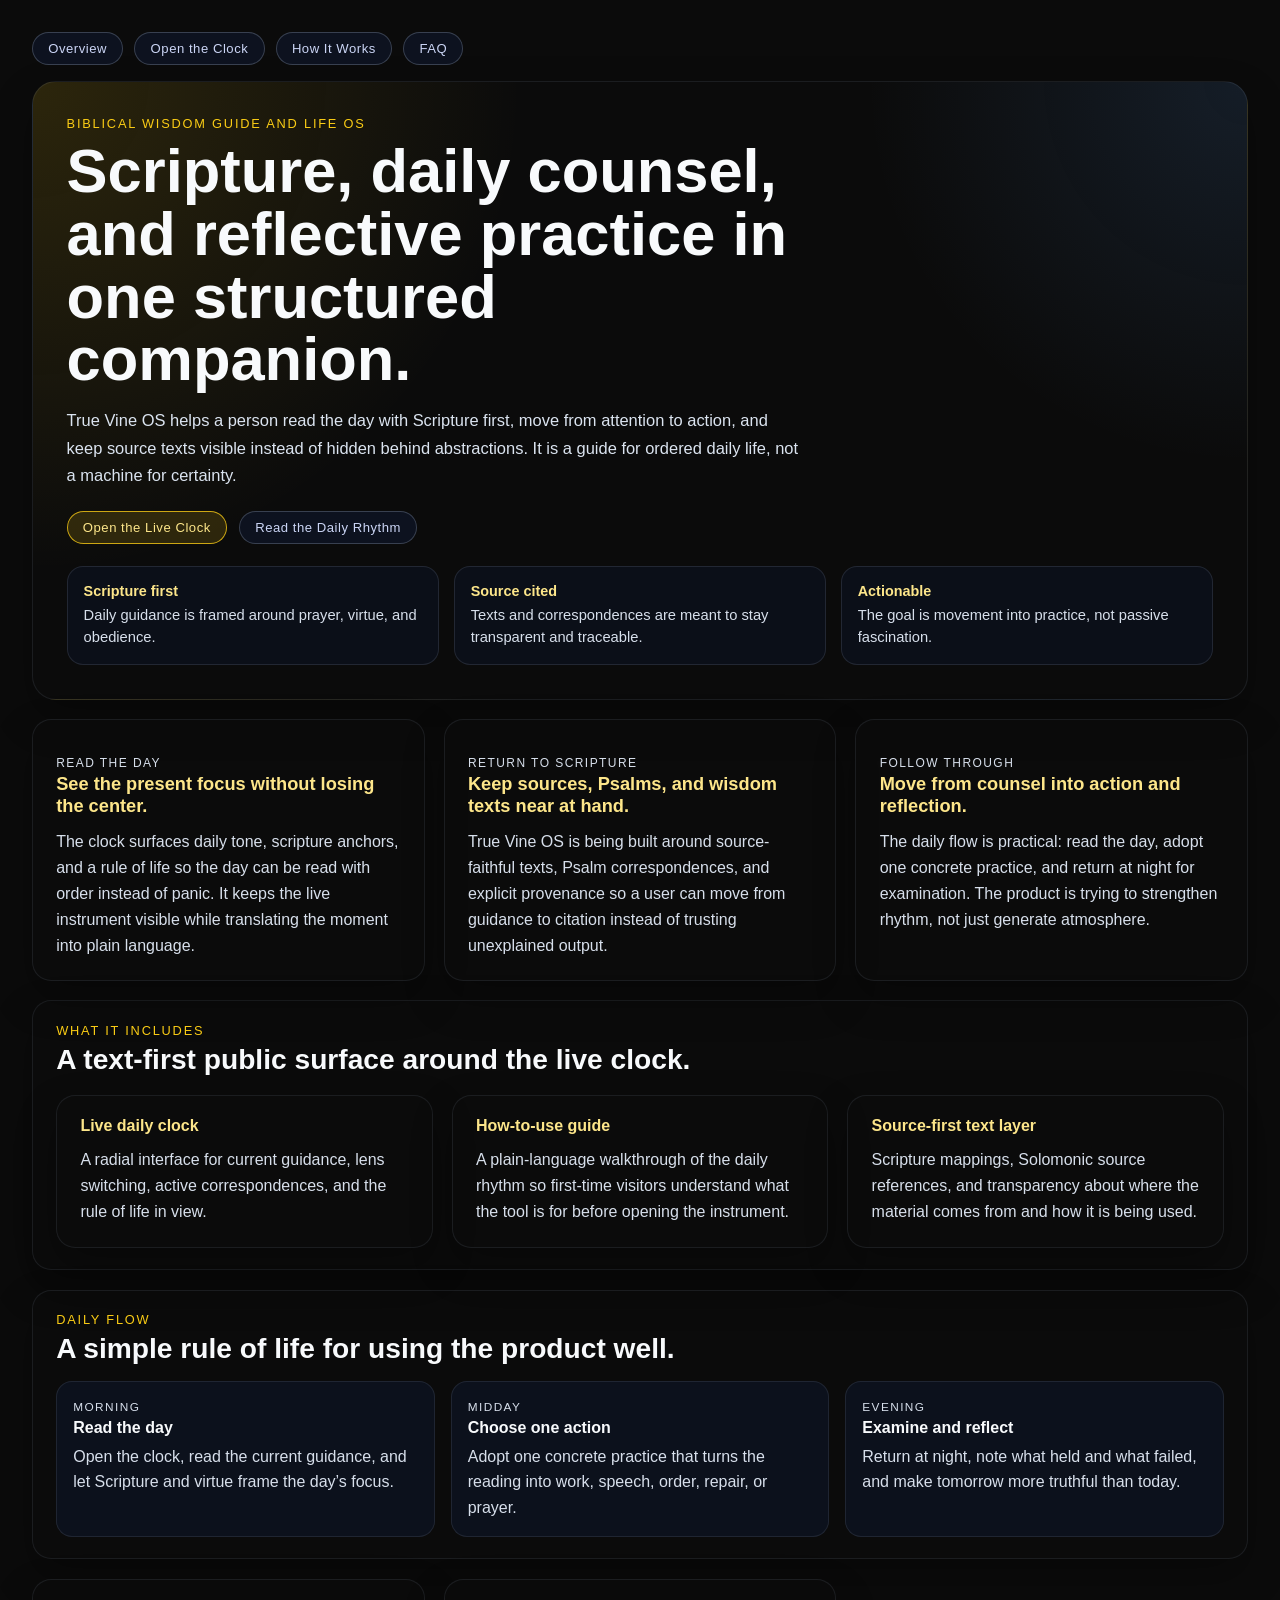
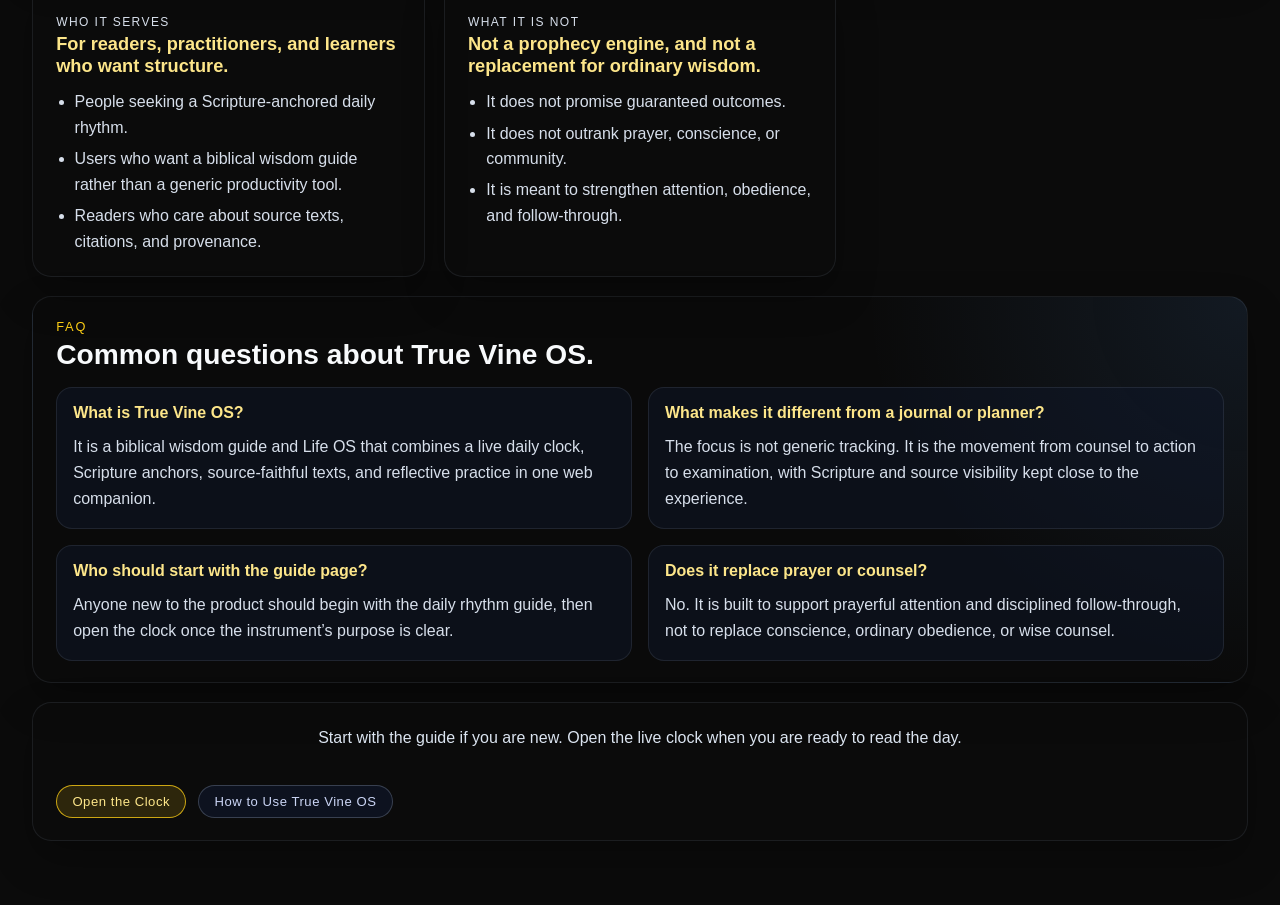
==== web/index.html @ aa09549a "Add True Vine public site and Pericope handoff APIs" ====
<!DOCTYPE html>
<html lang="en">
  <head>
    <meta charset="UTF-8" />
    <meta name="viewport" content="width=device-width, initial-scale=1.0" />
    <title>True Vine OS | Biblical Wisdom Guide and Daily Rule of Life</title>
    <meta
      name="description"
      content="True Vine OS is a biblical wisdom guide and Life OS that brings Scripture, daily counsel, source texts, and reflective practice into one structured companion."
    />
    <meta name="robots" content="index,follow" />
    <link rel="canonical" href="__CANONICAL_URL__" />
    <meta property="og:site_name" content="True Vine OS" />
    <meta property="og:type" content="website" />
    <meta property="og:title" content="True Vine OS | Biblical Wisdom Guide and Daily Rule of Life" />
    <meta
      property="og:description"
      content="Read the day through Scripture-first counsel, source-faithful texts, and a practical rule of life."
    />
    <meta property="og:url" content="__CANONICAL_URL__" />
    <meta name="twitter:card" content="summary" />
    <meta name="twitter:title" content="True Vine OS | Biblical Wisdom Guide and Daily Rule of Life" />
    <meta
      name="twitter:description"
      content="A structured companion for daily counsel, Scripture anchors, and reflective practice."
    />
    <script async src="https://www.googletagmanager.com/gtag/js?id=G-138HFD1QQP"></script>
    <script>
      window.dataLayer = window.dataLayer || [];
      function gtag() {dataLayer.push(arguments);}
      gtag("js", new Date());
      gtag("config", "G-138HFD1QQP");
    </script>
    <link rel="icon" href='data:image/svg+xml;utf8,<svg xmlns="http://www.w3.org/2000/svg" viewBox="0 0 64 64"><rect width="64" height="64" rx="12" fill="%23020617"/><circle cx="32" cy="32" r="20" fill="none" stroke="%23facc15" stroke-width="4"/><circle cx="32" cy="32" r="6" fill="%23facc15"/></svg>' />
    <link rel="stylesheet" href="/web/style.css?v=20260317-seo1" />
    <script type="application/ld+json">
      {
        "@context": "https://schema.org",
        "@graph": [
          {
            "@type": "WebSite",
            "name": "True Vine OS",
            "url": "__SITE_URL__",
            "description": "A biblical wisdom guide and Life OS for daily counsel, Scripture, and reflective practice."
          },
          {
            "@type": "SoftwareApplication",
            "name": "True Vine OS",
            "applicationCategory": "LifestyleApplication",
            "operatingSystem": "Web",
            "url": "__CANONICAL_URL__",
            "description": "A structured web companion that pairs daily counsel, Scripture anchors, source texts, and a practical rule of life."
          },
          {
            "@type": "FAQPage",
            "mainEntity": [
              {
                "@type": "Question",
                "name": "What is True Vine OS?",
                "acceptedAnswer": {
                  "@type": "Answer",
                  "text": "True Vine OS is a biblical wisdom guide and Life OS that combines a live daily clock, Scripture anchors, source-faithful texts, and reflective practice."
                }
              },
              {
                "@type": "Question",
                "name": "Who is it for?",
                "acceptedAnswer": {
                  "@type": "Answer",
                  "text": "It is for people who want a structured daily rhythm grounded in Scripture, reflection, and carefully cited source material."
                }
              },
              {
                "@type": "Question",
                "name": "Does it replace prayer, conscience, or counsel?",
                "acceptedAnswer": {
                  "@type": "Answer",
                  "text": "No. It is designed as a reflective instrument that supports prayer, attention, and follow-through rather than replacing conscience, community, or ordinary wisdom."
                }
              }
            ]
          }
        ]
      }
    </script>
  </head>
  <body>
    <main class="home-page">
      <nav class="home-topnav" aria-label="Primary">
        <a class="page-link" href="/">Overview</a>
        <a class="page-link" href="/clock">Open the Clock</a>
        <a class="page-link" href="/how-to-use">How It Works</a>
        <a class="page-link" href="#faq">FAQ</a>
      </nav>

      <header class="home-hero">
        <p class="home-kicker">Biblical Wisdom Guide and Life OS</p>
        <h1 class="home-title">Scripture, daily counsel, and reflective practice in one structured companion.</h1>
        <p class="home-intro">
          True Vine OS helps a person read the day with Scripture first, move from attention to action,
          and keep source texts visible instead of hidden behind abstractions. It is a guide for ordered
          daily life, not a machine for certainty.
        </p>
        <div class="home-actions">
          <a class="guide-link-button guide-link-button--primary" href="/clock">Open the Live Clock</a>
          <a class="guide-link-button" href="/how-to-use">Read the Daily Rhythm</a>
        </div>
        <ul class="home-metrics" aria-label="Product principles">
          <li><strong>Scripture first</strong><span>Daily guidance is framed around prayer, virtue, and obedience.</span></li>
          <li><strong>Source cited</strong><span>Texts and correspondences are meant to stay transparent and traceable.</span></li>
          <li><strong>Actionable</strong><span>The goal is movement into practice, not passive fascination.</span></li>
        </ul>
      </header>

      <section class="home-grid" aria-label="Core value">
        <article class="home-card">
          <p class="home-eyebrow">Read the day</p>
          <h2>See the present focus without losing the center.</h2>
          <p>
            The clock surfaces daily tone, scripture anchors, and a rule of life so the day can be read
            with order instead of panic. It keeps the live instrument visible while translating the moment
            into plain language.
          </p>
        </article>
        <article class="home-card">
          <p class="home-eyebrow">Return to Scripture</p>
          <h2>Keep sources, Psalms, and wisdom texts near at hand.</h2>
          <p>
            True Vine OS is being built around source-faithful texts, Psalm correspondences, and explicit
            provenance so a user can move from guidance to citation instead of trusting unexplained output.
          </p>
        </article>
        <article class="home-card">
          <p class="home-eyebrow">Follow through</p>
          <h2>Move from counsel into action and reflection.</h2>
          <p>
            The daily flow is practical: read the day, adopt one concrete practice, and return at night for
            examination. The product is trying to strengthen rhythm, not just generate atmosphere.
          </p>
        </article>
      </section>

      <section class="home-section">
        <div class="home-section-top">
          <p class="home-kicker">What It Includes</p>
          <h2 class="home-section-title">A text-first public surface around the live clock.</h2>
        </div>
        <div class="home-grid">
          <article class="home-card">
            <h3>Live daily clock</h3>
            <p>
              A radial interface for current guidance, lens switching, active correspondences, and the rule
              of life in view.
            </p>
          </article>
          <article class="home-card">
            <h3>How-to-use guide</h3>
            <p>
              A plain-language walkthrough of the daily rhythm so first-time visitors understand what the
              tool is for before opening the instrument.
            </p>
          </article>
          <article class="home-card">
            <h3>Source-first text layer</h3>
            <p>
              Scripture mappings, Solomonic source references, and transparency about where the material
              comes from and how it is being used.
            </p>
          </article>
        </div>
      </section>

      <section class="home-section">
        <div class="home-section-top">
          <p class="home-kicker">Daily Flow</p>
          <h2 class="home-section-title">A simple rule of life for using the product well.</h2>
        </div>
        <div class="home-flow">
          <article class="home-step">
            <p class="home-step-label">Morning</p>
            <h3>Read the day</h3>
            <p>Open the clock, read the current guidance, and let Scripture and virtue frame the day’s focus.</p>
          </article>
          <article class="home-step">
            <p class="home-step-label">Midday</p>
            <h3>Choose one action</h3>
            <p>Adopt one concrete practice that turns the reading into work, speech, order, repair, or prayer.</p>
          </article>
          <article class="home-step">
            <p class="home-step-label">Evening</p>
            <h3>Examine and reflect</h3>
            <p>Return at night, note what held and what failed, and make tomorrow more truthful than today.</p>
          </article>
        </div>
      </section>

      <section class="home-grid" aria-label="Audience and positioning">
        <article class="home-card">
          <p class="home-eyebrow">Who it serves</p>
          <h2>For readers, practitioners, and learners who want structure.</h2>
          <ul class="home-list">
            <li>People seeking a Scripture-anchored daily rhythm.</li>
            <li>Users who want a biblical wisdom guide rather than a generic productivity tool.</li>
            <li>Readers who care about source texts, citations, and provenance.</li>
          </ul>
        </article>
        <article class="home-card">
          <p class="home-eyebrow">What it is not</p>
          <h2>Not a prophecy engine, and not a replacement for ordinary wisdom.</h2>
          <ul class="home-list">
            <li>It does not promise guaranteed outcomes.</li>
            <li>It does not outrank prayer, conscience, or community.</li>
            <li>It is meant to strengthen attention, obedience, and follow-through.</li>
          </ul>
        </article>
      </section>

      <section class="home-section home-section--faq" id="faq">
        <div class="home-section-top">
          <p class="home-kicker">FAQ</p>
          <h2 class="home-section-title">Common questions about True Vine OS.</h2>
        </div>
        <div class="home-faq-list">
          <article class="home-faq-item">
            <h3>What is True Vine OS?</h3>
            <p>
              It is a biblical wisdom guide and Life OS that combines a live daily clock, Scripture anchors,
              source-faithful texts, and reflective practice in one web companion.
            </p>
          </article>
          <article class="home-faq-item">
            <h3>What makes it different from a journal or planner?</h3>
            <p>
              The focus is not generic tracking. It is the movement from counsel to action to examination,
              with Scripture and source visibility kept close to the experience.
            </p>
          </article>
          <article class="home-faq-item">
            <h3>Who should start with the guide page?</h3>
            <p>
              Anyone new to the product should begin with the daily rhythm guide, then open the clock once
              the instrument’s purpose is clear.
            </p>
          </article>
          <article class="home-faq-item">
            <h3>Does it replace prayer or counsel?</h3>
            <p>
              No. It is built to support prayerful attention and disciplined follow-through, not to replace
              conscience, ordinary obedience, or wise counsel.
            </p>
          </article>
        </div>
      </section>

      <footer class="home-footer">
        <p class="home-footer-copy">
          Start with the guide if you are new. Open the live clock when you are ready to read the day.
        </p>
        <div class="home-actions">
          <a class="guide-link-button guide-link-button--primary" href="/clock">Open the Clock</a>
          <a class="guide-link-button" href="/how-to-use">How to Use True Vine OS</a>
        </div>
      </footer>
    </main>
  </body>
</html>
---- web/style.css ----
:root {
  color-scheme: dark;
}

body {
  margin: 0;
  min-height: 100vh;
  background: #0b0b0b;
  color: #e5e7eb;
  font-family: "Inter", "Segoe UI", sans-serif;
}

.layout {
  display: flex;
  justify-content: center;
  align-items: flex-start;
  padding: 1.5rem;
  gap: 1.5rem;
}

.page {
  padding: 1.5rem 1.5rem 3rem;
  width: min(960px, 100%);
  text-align: center;
  background: rgba(12, 12, 12, 0.7);
  border-radius: 1rem;
  border: 1px solid rgba(148, 163, 184, 0.1);
  box-shadow: 0 20px 45px rgba(0, 0, 0, 0.35);
}

.title {
  margin: 0 0 1.5rem;
  font-weight: 600;
  letter-spacing: 0.08em;
  text-transform: uppercase;
  color: #facc15;
}

.page-actions {
  display: flex;
  justify-content: center;
  flex-wrap: wrap;
  gap: 0.65rem;
  margin: -0.55rem 0 1rem;
}

.page-link,
.guide-link-button {
  display: inline-flex;
  align-items: center;
  justify-content: center;
  border: 1px solid rgba(148, 163, 184, 0.32);
  background: rgba(15, 23, 42, 0.68);
  color: #cbd5f5;
  border-radius: 999px;
  padding: 0.5rem 0.95rem;
  font-size: 0.82rem;
  letter-spacing: 0.04em;
  text-decoration: none;
  transition: border-color 0.18s ease, background 0.18s ease, color 0.18s ease, transform 0.18s ease;
}

.page-link:hover,
.guide-link-button:hover {
  border-color: rgba(250, 204, 21, 0.58);
  color: #f8fafc;
  transform: translateY(-1px);
}

.guide-link-button--primary {
  border-color: rgba(250, 204, 21, 0.78);
  background: rgba(250, 204, 21, 0.14);
  color: #fde68a;
}

.lens-bar {
  display: inline-flex;
  flex-wrap: wrap;
  justify-content: center;
  gap: 0.55rem;
  margin: 0 auto 0.8rem;
}

.lens-button {
  border: 1px solid rgba(148, 163, 184, 0.32);
  background: rgba(15, 23, 42, 0.68);
  color: #cbd5f5;
  border-radius: 999px;
  padding: 0.45rem 0.85rem;
  font-size: 0.78rem;
  letter-spacing: 0.06em;
  text-transform: uppercase;
  cursor: pointer;
  transition: border-color 0.18s ease, background 0.18s ease, color 0.18s ease, transform 0.18s ease;
}

.lens-button:hover {
  border-color: rgba(250, 204, 21, 0.58);
  color: #f8fafc;
  transform: translateY(-1px);
}

.lens-button.active {
  border-color: rgba(250, 204, 21, 0.78);
  background: rgba(250, 204, 21, 0.14);
  color: #fde68a;
  box-shadow: 0 0 16px rgba(250, 204, 21, 0.12);
}

.lens-status {
  max-width: 46rem;
  margin: 0 auto 1.15rem;
  color: #a5b4fc;
  font-size: 0.92rem;
  line-height: 1.45;
}

.page-intro {
  max-width: 44rem;
  margin: 0 auto 1rem;
  color: #d7dfeb;
  font-size: 0.96rem;
  line-height: 1.56;
}

.clock-wrapper {
  position: relative;
  display: flex;
  justify-content: center;
  align-items: center;
}

.action-loop {
  max-width: 46rem;
  margin: 1.1rem auto 0;
  padding: 1rem 1.1rem;
  border-radius: 1rem;
  border: 1px solid rgba(148, 163, 184, 0.14);
  background: rgba(15, 23, 42, 0.38);
  box-shadow: 0 14px 30px rgba(2, 6, 23, 0.18);
  text-align: left;
}

.page-legacy-line {
  margin: 1.15rem auto 0;
  font-size: 0.82rem;
  letter-spacing: 0.1em;
  text-transform: uppercase;
  color: rgba(203, 213, 225, 0.72);
}

.action-loop-bar {
  display: flex;
  flex-wrap: wrap;
  gap: 0.65rem;
}

.action-button {
  border: 1px solid rgba(148, 163, 184, 0.3);
  background: rgba(15, 23, 42, 0.78);
  color: #cbd5f5;
  border-radius: 999px;
  padding: 0.5rem 0.9rem;
  font-size: 0.8rem;
  letter-spacing: 0.04em;
  cursor: pointer;
  white-space: nowrap;
  transition: border-color 0.18s ease, background 0.18s ease, color 0.18s ease, transform 0.18s ease;
}

.action-button:hover:not(:disabled) {
  border-color: rgba(250, 204, 21, 0.58);
  color: #f8fafc;
  transform: translateY(-1px);
}

.action-button:disabled {
  opacity: 0.5;
  cursor: default;
}

.action-button--accent {
  border-color: rgba(250, 204, 21, 0.72);
  background: rgba(250, 204, 21, 0.14);
  color: #fde68a;
}

.action-copy {
  border-color: rgba(100, 116, 139, 0.3);
  background: rgba(15, 23, 42, 0.52);
  color: #93a8c5;
}

.action-loop-status {
  margin: 0.8rem 0 0;
  font-size: 0.92rem;
  line-height: 1.5;
  color: #dbe4f0;
}

.reflection-capture {
  margin-top: 0.85rem;
  padding-top: 0.85rem;
  border-top: 1px solid rgba(148, 163, 184, 0.14);
}

.reflection-label {
  display: block;
  margin: 0 0 0.45rem;
  font-size: 0.76rem;
  letter-spacing: 0.1em;
  text-transform: uppercase;
  color: #facc15;
}

.reflection-input {
  width: 100%;
  box-sizing: border-box;
  min-height: 7.2rem;
  padding: 0.8rem 0.9rem;
  border-radius: 0.85rem;
  border: 1px solid rgba(148, 163, 184, 0.22);
  background: rgba(2, 6, 23, 0.72);
  color: #f8fafc;
  font: inherit;
  resize: vertical;
}

.reflection-input:focus {
  outline: none;
  border-color: rgba(250, 204, 21, 0.68);
  box-shadow: 0 0 0 3px rgba(250, 204, 21, 0.08);
}

.reflection-actions {
  display: flex;
  gap: 0.65rem;
  flex-wrap: wrap;
  margin-top: 0.75rem;
}

.clock-surface-panel {
  position: absolute;
  left: 50%;
  top: 1.25rem;
  transform: translateX(-50%);
  width: min(26rem, calc(100% - 3rem));
  padding: 0.8rem 1rem 0.9rem;
  border-radius: 1rem;
  border: 1px solid rgba(250, 204, 21, 0.22);
  background: linear-gradient(180deg, rgba(15, 23, 42, 0.82), rgba(15, 23, 42, 0.58));
  backdrop-filter: blur(8px);
  box-shadow: 0 12px 28px rgba(2, 6, 23, 0.28);
  text-align: center;
  z-index: 2;
  pointer-events: none;
}

.surface-lens-label,
.surface-lens-title,
.surface-lens-body {
  margin: 0;
}

.surface-lens-label {
  font-size: 0.7rem;
  letter-spacing: 0.12em;
  text-transform: uppercase;
  color: #facc15;
}

.surface-lens-title {
  margin-top: 0.28rem;
  font-size: 1rem;
  font-weight: 600;
  color: #f8fafc;
}

.surface-lens-body {
  margin-top: 0.28rem;
  font-size: 0.82rem;
  line-height: 1.42;
  color: #cbd5f5;
}

.surface-rule[hidden] {
  display: none !important;
}

.surface-rule {
  margin-top: 0.7rem;
  padding-top: 0.65rem;
  border-top: 1px solid rgba(250, 204, 21, 0.16);
  text-align: left;
}

.surface-rule-meta {
  display: flex;
  justify-content: center;
  gap: 0.55rem;
  flex-wrap: wrap;
  margin-bottom: 0.55rem;
}

.surface-rule-chip {
  margin: 0;
  padding: 0.22rem 0.55rem;
  border-radius: 999px;
  border: 1px solid rgba(148, 163, 184, 0.22);
  background: rgba(15, 23, 42, 0.52);
  font-size: 0.7rem;
  letter-spacing: 0.08em;
  text-transform: uppercase;
  color: #cbd5f5;
}

.surface-rule-chip strong {
  color: #fde68a;
  margin-left: 0.35rem;
}

.surface-rule-list {
  margin: 0;
  display: grid;
  gap: 0.45rem;
}

.surface-rule-row {
  display: grid;
  grid-template-columns: 4.5rem 1fr;
  gap: 0.5rem;
  align-items: start;
}

.surface-rule-row dt {
  margin: 0;
  font-size: 0.72rem;
  letter-spacing: 0.08em;
  text-transform: uppercase;
  color: #facc15;
}

.surface-rule-row dd {
  margin: 0;
  font-size: 0.8rem;
  line-height: 1.38;
  color: #e2e8f0;
}

.surface-rule-scripture[hidden] {
  display: none !important;
}

.surface-rule-scripture {
  margin-top: 0.65rem;
  padding: 0.62rem 0.7rem;
  border-radius: 0.8rem;
  border: 1px solid rgba(250, 204, 21, 0.18);
  background: rgba(15, 23, 42, 0.56);
}

.surface-rule-scripture-label,
.surface-rule-scripture-ref,
.surface-rule-scripture-text {
  margin: 0;
}

.surface-rule-scripture-label {
  font-size: 0.64rem;
  letter-spacing: 0.12em;
  text-transform: uppercase;
  color: #facc15;
}

.surface-rule-scripture-ref {
  margin-top: 0.2rem;
  font-size: 0.76rem;
  font-weight: 600;
  color: #f8fafc;
}

.surface-rule-scripture-text {
  margin-top: 0.26rem;
  font-size: 0.76rem;
  line-height: 1.4;
  color: #cbd5f5;
}

.surface-rule-scripture-text.loading {
  color: #93c5fd;
  font-style: italic;
}

.surface-rule-scripture-text.error {
  color: #fca5a5;
}

svg#clock {
  border-radius: 50%;
  background: radial-gradient(circle, rgba(250, 204, 21, 0.08) 0%, transparent 60%);
  box-shadow: 0 0 40px rgba(250, 204, 21, 0.15);
}

svg#clock .ring-core,
svg#clock .ring-celestial,
svg#clock .life-wheel-overlay,
svg#clock .ring-planetary,
svg#clock .ring-spirit,
svg#clock .planetary-seal-glyphs,
svg#clock .active-seal-focus,
svg#clock .center-mode-control,
svg#clock .scripture-overlay,
svg#clock .ritual-overlay,
svg#clock .esoteric-overlay,
svg#clock .center-label,
svg#clock .history-preview,
svg#clock .lens-focus-overlay {
  transition: opacity 0.22s ease, filter 0.22s ease;
}

svg#clock .life-wheel-overlay {
  opacity: 1;
  pointer-events: auto;
}

svg[data-lens="scripture"] .life-wheel-overlay,
svg[data-lens="ritual"] .life-wheel-overlay,
svg[data-lens="esoteric"] .life-wheel-overlay {
  opacity: 0.44;
}

svg[data-lens="history"] .life-wheel-overlay {
  opacity: 0.72;
}

svg#clock .scripture-overlay {
  opacity: 0;
  pointer-events: none;
}

svg[data-lens="scripture"] .scripture-overlay {
  opacity: 1;
  filter: drop-shadow(0 0 10px rgba(250, 204, 21, 0.12));
}

svg#clock .ritual-overlay {
  opacity: 0;
  pointer-events: none;
}

svg[data-lens="ritual"] .ritual-overlay {
  opacity: 1;
  filter: drop-shadow(0 0 10px rgba(96, 165, 250, 0.14));
}

svg#clock .esoteric-overlay {
  opacity: 0;
  pointer-events: none;
}

svg[data-lens="esoteric"] .esoteric-overlay {
  opacity: 1;
  filter: drop-shadow(0 0 10px rgba(196, 181, 253, 0.14));
}

svg#clock .history-preview {
  opacity: 0;
  pointer-events: none;
}

svg#clock .lens-focus-overlay {
  opacity: 0.96;
  pointer-events: none;
}

svg[data-lens="history"] .history-preview {
  opacity: 1;
  pointer-events: auto;
}

.history-node-label {
  font-family: "Times New Roman", serif;
  pointer-events: none;
}

.scripture-overlay-text,
.scripture-overlay-caption,
.ritual-overlay-text,
.ritual-overlay-caption,
.esoteric-overlay-text,
.esoteric-overlay-caption {
  font-family: "Times New Roman", serif;
  letter-spacing: 0.12em;
  text-transform: uppercase;
  pointer-events: none;
}

.scripture-overlay-text {
  font-size: 10px;
  font-weight: 700;
}

.scripture-overlay-caption {
  font-size: 10px;
  fill: #fde68a;
  paint-order: stroke;
  stroke: rgba(15, 23, 42, 0.92);
  stroke-width: 2;
}

.ritual-overlay-text {
  font-size: 10px;
  font-weight: 700;
}

.ritual-overlay-caption {
  font-size: 10px;
  fill: #dbeafe;
  paint-order: stroke;
  stroke: rgba(15, 23, 42, 0.92);
  stroke-width: 2;
}

.ritual-overlay-caption--secondary {
  font-size: 9px;
  letter-spacing: 0.08em;
  fill: #bfdbfe;
}

.ritual-overlay-tick {
  stroke-linecap: round;
}

.ritual-overlay-tick--minor {
  stroke: rgba(191, 219, 254, 0.34);
  stroke-width: 1.2;
}

.ritual-overlay-tick--next {
  stroke: rgba(191, 219, 254, 0.72);
  stroke-width: 1.8;
}

.ritual-overlay-tick--current {
  stroke: rgba(219, 234, 254, 0.96);
  stroke-width: 2.2;
}

.ritual-overlay-hour-dot--current {
  fill: #dbeafe;
  stroke: rgba(15, 23, 42, 0.92);
  stroke-width: 1.2;
}

.ritual-overlay-hour-dot--next {
  fill: #bfdbfe;
  stroke: rgba(15, 23, 42, 0.9);
  stroke-width: 1.05;
}

.esoteric-overlay-text {
  font-size: 10px;
  font-weight: 700;
}

.esoteric-overlay-caption {
  font-size: 10px;
  fill: #e9d5ff;
  paint-order: stroke;
  stroke: rgba(15, 23, 42, 0.92);
  stroke-width: 2;
}

.esoteric-overlay-caption--beacon {
  font-size: 9px;
  letter-spacing: 0.08em;
  fill: #ddd6fe;
}

.esoteric-overlay-beacon-line {
  stroke-linecap: round;
}

.esoteric-overlay-beacon-dot {
  filter: drop-shadow(0 0 8px rgba(196, 181, 253, 0.22));
}

.esoteric-overlay-badge-pill,
.esoteric-overlay-badge-text {
  pointer-events: none;
}

.esoteric-overlay-badge-text {
  font-family: "Times New Roman", serif;
  font-size: 9px;
  letter-spacing: 0.08em;
  text-transform: uppercase;
}

.lens-annotation-pill,
.lens-annotation-text {
  pointer-events: none;
}

.life-wheel-track,
.life-wheel-fill,
.life-wheel-weakness-dot,
.life-wheel-label-name,
.life-wheel-label-score {
  transition: opacity 0.22s ease, filter 0.22s ease, stroke-width 0.22s ease, fill 0.22s ease;
}

.life-wheel-segment.is-focused .life-wheel-track,
.life-wheel-segment.is-focused .life-wheel-fill {
  filter: drop-shadow(0 0 10px rgba(250, 204, 21, 0.12));
}

.life-wheel-segment.is-weakest .life-wheel-track {
  stroke-dasharray: 4 5;
}

.life-wheel-label-name,
.life-wheel-label-score {
  font-family: "Times New Roman", serif;
  pointer-events: none;
}

.life-wheel-label-name {
  font-size: 10px;
  letter-spacing: 0.08em;
  text-transform: uppercase;
}

.life-wheel-label-score {
  font-size: 9px;
}

.lens-annotation-text {
  font-family: "Times New Roman", serif;
  font-size: 10px;
  letter-spacing: 0.08em;
}

.lens-focus-label {
  font-family: "Times New Roman", serif;
  font-size: 11px;
  letter-spacing: 0.14em;
  text-transform: uppercase;
  paint-order: stroke;
  stroke: rgba(15, 23, 42, 0.92);
  stroke-width: 2.5;
}

svg[data-lens="scripture"] .ring-celestial,
svg[data-lens="scripture"] .ring-spirit {
  opacity: 0.34;
}

svg[data-lens="scripture"] .ring-core,
svg[data-lens="scripture"] .active-seal-focus,
svg[data-lens="scripture"] .center-label {
  filter: drop-shadow(0 0 12px rgba(250, 204, 21, 0.16));
}

svg[data-lens="ritual"] .ring-celestial {
  opacity: 0.38;
}

svg[data-lens="ritual"] .ring-planetary,
svg[data-lens="ritual"] .ring-spirit,
svg[data-lens="ritual"] .center-label {
  filter: drop-shadow(0 0 10px rgba(96, 165, 250, 0.12));
}

svg[data-lens="esoteric"] .ring-core {
  opacity: 0.6;
}

svg[data-lens="esoteric"] .ring-celestial,
svg[data-lens="esoteric"] .ring-spirit,
svg[data-lens="esoteric"] .ring-planetary {
  filter: drop-shadow(0 0 10px rgba(196, 181, 253, 0.14));
}

svg[data-lens="history"] .ring-core,
svg[data-lens="history"] .active-seal-focus {
  opacity: 0.42;
}

svg[data-lens="history"] .ring-celestial,
svg[data-lens="history"] .ring-planetary {
  filter: drop-shadow(0 0 10px rgba(74, 222, 128, 0.12));
}

svg[data-lens="history"] .center-label {
  opacity: 0.88;
}

svg[data-mode="practice"] .life-wheel-overlay {
  opacity: 1;
  filter: drop-shadow(0 0 12px rgba(52, 211, 153, 0.16));
}

svg[data-mode="reflection"] .ring-core,
svg[data-mode="reflection"] .active-seal-focus {
  filter: drop-shadow(0 0 12px rgba(129, 140, 248, 0.18));
}

svg[data-mode="mentor"] .ring-core,
svg[data-mode="mentor"] .active-seal-focus,
svg[data-mode="mentor"] .center-label {
  filter: drop-shadow(0 0 12px rgba(196, 181, 253, 0.16));
}

svg[data-mode="forecast"] .history-preview,
svg[data-mode="timeline"] .history-preview {
  opacity: 1;
  pointer-events: auto;
}

.center-label text {
  pointer-events: none;
}

.ring-core {
  pointer-events: none;
}

.center-mode-control {
  isolation: isolate;
}

.center-mode-wedge,
.center-mode-hit,
.center-mode-label {
  transition: opacity 0.18s ease, filter 0.18s ease, stroke-width 0.18s ease, fill 0.18s ease;
}

.center-mode-wedge {
  cursor: default;
  pointer-events: none;
}

.center-mode-hit {
  pointer-events: all;
  cursor: pointer;
}

.center-mode-segment.is-active .center-mode-wedge {
  filter: drop-shadow(0 0 10px rgba(250, 204, 21, 0.14));
}

.center-mode-segment.is-inactive .center-mode-wedge {
  opacity: 0.86;
}

.center-mode-label {
  font-family: "Times New Roman", serif;
  font-size: 9px;
  letter-spacing: 0.08em;
  text-transform: uppercase;
  pointer-events: none;
}

.ring-path {
  transition: fill-opacity 0.3s ease, stroke-width 0.3s ease, filter 0.3s ease;
}

.ring-path.active {
  fill-opacity: 0.92 !important;
  stroke-width: 2.5 !important;
  filter: drop-shadow(0 0 14px rgba(255, 255, 255, 0.35));
}

.ring-seal-glyph {
  opacity: 0;
  pointer-events: none;
  transition: opacity 0.22s ease, filter 0.22s ease;
  transform-box: fill-box;
  transform-origin: center;
}

.ring-seal-glyph.visible {
  opacity: 0.85;
}

.ring-seal-glyph.visible.active {
  opacity: 1;
  filter: drop-shadow(0 0 9px rgba(250, 204, 21, 0.8));
}

.seal-outer,
.seal-inner,
.seal-star,
.seal-knot,
.seal-line {
  fill: none;
  stroke: rgba(248, 250, 252, 0.9);
  vector-effect: non-scaling-stroke;
}

.seal-outer {
  stroke-width: 2.2;
}

.seal-inner {
  stroke-width: 1.6;
  opacity: 0.8;
}

.seal-star {
  stroke-width: 1.7;
}

.seal-knot {
  stroke-width: 1.2;
  opacity: 0.78;
}

.seal-line {
  stroke-width: 1;
  opacity: 0.66;
}

.seal-initial,
.seal-index {
  fill: rgba(248, 250, 252, 0.92);
  font-family: "Times New Roman", serif;
  font-weight: 700;
  letter-spacing: 0.03em;
  paint-order: stroke;
  stroke: rgba(12, 19, 33, 0.8);
  stroke-width: 0.8;
}

.seal-initial {
  font-size: 11px;
}

.seal-index {
  font-size: 10px;
}

.dynamic-pentacle-ring,
.dynamic-pentacle-shape {
  fill: none;
  stroke-width: 1.6;
  vector-effect: non-scaling-stroke;
}

.dynamic-pentacle-ring--outer {
  opacity: 0.95;
}

.dynamic-pentacle-ring--text {
  opacity: 0.8;
}

.dynamic-pentacle-ring--inner {
  opacity: 0.72;
}

.dynamic-pentacle-scripture-glyph,
.dynamic-pentacle-symbol,
.dynamic-pentacle-planet-glyph,
.dynamic-pentacle-virtue {
  font-family: "Times New Roman", serif;
  pointer-events: none;
}

.dynamic-pentacle-scripture-glyph {
  font-size: 7px;
  font-weight: 600;
  letter-spacing: 0.08em;
}

.dynamic-pentacle-symbol {
  font-size: 14px;
  font-weight: 700;
}

.dynamic-pentacle-planet-glyph {
  font-size: 22px;
  font-weight: 700;
}

.dynamic-pentacle-virtue {
  font-size: 16px;
  font-weight: 700;
  letter-spacing: 0.08em;
}

.active-seal-focus {
  pointer-events: none;
}

.active-seal-focus-halo {
  fill: rgba(15, 23, 42, 0.68);
  stroke: rgba(250, 204, 21, 0.3);
  stroke-width: 1.2;
}

.active-seal-focus-ring {
  fill: none;
  stroke-width: 1.4;
}

.active-seal-dynamic {
  filter: drop-shadow(0 0 10px rgba(250, 204, 21, 0.18));
}

.tooltip {
  position: absolute;
  pointer-events: none;
  padding: 0.6rem 0.9rem;
  border-radius: 0.5rem;
  background: rgba(15, 15, 15, 0.88);
  border: 1px solid rgba(148, 163, 184, 0.4);
  color: #f8fafc;
  font-size: 0.85rem;
  line-height: 1.3;
  backdrop-filter: blur(6px);
  transform: translate(-50%, -140%);
  opacity: 0;
  transition: opacity 0.2s ease;
}

.tooltip.visible {
  opacity: 1;
}

.drawer {
  width: min(320px, 90vw);
  background: rgba(17, 24, 39, 0.85);
  border-radius: 1rem;
  border: 1px solid rgba(59, 130, 246, 0.25);
  box-shadow: 0 24px 50px rgba(15, 23, 42, 0.45);
  padding: 1.5rem 1.25rem;
  position: sticky;
  top: 1.5rem;
  max-height: calc(100vh - 3rem);
  overflow-y: auto;
  transition: width 0.2s ease, padding 0.2s ease, opacity 0.2s ease, border-color 0.2s ease;
}

.drawer.is-collapsed {
  width: min(230px, 90vw);
  padding-bottom: 1rem;
  opacity: 0.88;
  border-color: rgba(148, 163, 184, 0.16);
}

.drawer-header-top {
  display: flex;
  align-items: flex-start;
  justify-content: space-between;
  gap: 0.75rem;
}

.drawer-header h2 {
  margin: 0;
  font-size: 1.4rem;
  letter-spacing: 0.05em;
  text-transform: uppercase;
}

.drawer-subtitle {
  margin: 0.25rem 0 1rem;
  font-size: 0.85rem;
  color: #94a3b8;
}

.drawer-toggle {
  border: 1px solid rgba(148, 163, 184, 0.26);
  background: rgba(15, 23, 42, 0.7);
  color: #cbd5f5;
  border-radius: 999px;
  padding: 0.42rem 0.72rem;
  font-size: 0.72rem;
  line-height: 1;
  white-space: nowrap;
  cursor: pointer;
  transition: border-color 0.18s ease, background 0.18s ease, color 0.18s ease;
}

.drawer-toggle:hover {
  border-color: rgba(250, 204, 21, 0.5);
  color: #f8fafc;
  background: rgba(250, 204, 21, 0.08);
}

.guide-page {
  max-width: 70rem;
  margin: 0 auto;
  padding: 2rem 1.5rem 4rem;
}

.home-page {
  max-width: 76rem;
  margin: 0 auto;
  padding: 2rem 1.5rem 4rem;
}

.home-topnav,
.guide-topnav {
  display: flex;
  flex-wrap: wrap;
  gap: 0.7rem;
  margin-bottom: 1rem;
}

.home-hero,
.home-card,
.home-section,
.home-footer {
  background: rgba(12, 12, 12, 0.72);
  border: 1px solid rgba(148, 163, 184, 0.12);
  box-shadow: 0 18px 40px rgba(0, 0, 0, 0.28);
}

.home-hero {
  padding: 2.1rem;
  border-radius: 1.5rem;
  background:
    radial-gradient(circle at top left, rgba(250, 204, 21, 0.14), transparent 36%),
    radial-gradient(circle at top right, rgba(96, 165, 250, 0.12), transparent 28%),
    rgba(12, 12, 12, 0.8);
}

.home-kicker {
  margin: 0;
  font-size: 0.8rem;
  letter-spacing: 0.14em;
  text-transform: uppercase;
  color: #facc15;
}

.home-title {
  margin: 0.6rem 0 0;
  max-width: 48rem;
  font-size: clamp(2.2rem, 4.8vw, 4.2rem);
  line-height: 1.02;
  color: #f8fafc;
}

.home-intro {
  max-width: 46rem;
  margin: 1rem 0 0;
  font-size: 1.03rem;
  line-height: 1.68;
  color: #dbe4f0;
}

.home-actions {
  display: flex;
  flex-wrap: wrap;
  gap: 0.75rem;
  margin-top: 1.35rem;
}

.home-metrics {
  display: grid;
  grid-template-columns: repeat(3, minmax(0, 1fr));
  gap: 0.9rem;
  list-style: none;
  margin: 1.35rem 0 0;
  padding: 0;
}

.home-metrics li {
  display: grid;
  gap: 0.32rem;
  padding: 1rem;
  border-radius: 1rem;
  border: 1px solid rgba(148, 163, 184, 0.16);
  background: rgba(15, 23, 42, 0.46);
}

.home-metrics strong {
  color: #fde68a;
  font-size: 0.9rem;
}

.home-metrics span {
  color: #d7dfeb;
  line-height: 1.5;
  font-size: 0.92rem;
}

.home-grid {
  display: grid;
  grid-template-columns: repeat(3, minmax(0, 1fr));
  gap: 1.2rem;
  margin-top: 1.2rem;
}

.home-section,
.home-footer,
.home-card {
  border-radius: 1.2rem;
}

.home-card,
.home-section,
.home-footer {
  padding: 1.35rem 1.45rem;
}

.home-section {
  margin-top: 1.2rem;
}

.home-section-top {
  display: grid;
  gap: 0.35rem;
  margin-bottom: 0.5rem;
}

.home-section-title {
  margin: 0;
  color: #f8fafc;
  font-size: clamp(1.4rem, 2.2vw, 2rem);
}

.home-eyebrow {
  margin: 0 0 0.55rem;
  font-size: 0.75rem;
  letter-spacing: 0.12em;
  text-transform: uppercase;
  color: #93c5fd;
}

.home-card h2,
.home-card h3,
.home-faq-item h3 {
  margin: 0;
  color: #fde68a;
}

.home-card h2 {
  font-size: 1.14rem;
}

.home-card h3,
.home-faq-item h3 {
  font-size: 1rem;
}

.home-card p,
.home-faq-item p {
  margin: 0.75rem 0 0;
  line-height: 1.62;
  color: #d7dfeb;
}

.home-list {
  margin: 0.8rem 0 0;
  padding-left: 1.15rem;
  line-height: 1.6;
  color: #d7dfeb;
}

.home-list li + li {
  margin-top: 0.35rem;
}

.home-flow {
  display: grid;
  grid-template-columns: repeat(3, minmax(0, 1fr));
  gap: 1rem;
  margin-top: 1rem;
}

.home-step {
  padding: 1rem;
  border-radius: 1rem;
  border: 1px solid rgba(148, 163, 184, 0.14);
  background: rgba(15, 23, 42, 0.58);
}

.home-step-label {
  margin: 0;
  font-size: 0.74rem;
  letter-spacing: 0.12em;
  text-transform: uppercase;
  color: #93c5fd;
}

.home-step h3 {
  margin: 0.15rem 0 0.45rem;
  color: #f8fafc;
  font-size: 1rem;
}

.home-step p {
  margin: 0;
  color: #d7dfeb;
  line-height: 1.58;
}

.home-section--faq {
  background:
    radial-gradient(circle at top right, rgba(96, 165, 250, 0.1), transparent 30%),
    rgba(12, 12, 12, 0.74);
}

.home-faq-list {
  display: grid;
  grid-template-columns: repeat(2, minmax(0, 1fr));
  gap: 1rem;
  margin-top: 1rem;
}

.home-faq-item {
  padding: 1rem;
  border-radius: 1rem;
  border: 1px solid rgba(148, 163, 184, 0.14);
  background: rgba(15, 23, 42, 0.48);
}

.home-footer {
  display: grid;
  gap: 0.85rem;
  margin-top: 1.2rem;
  text-align: center;
}

.home-footer-copy {
  margin: 0;
  color: #dbe4f0;
  line-height: 1.58;
}

.guide-hero,
.guide-panel,
.guide-card {
  background: rgba(12, 12, 12, 0.72);
  border: 1px solid rgba(148, 163, 184, 0.12);
  box-shadow: 0 18px 40px rgba(0, 0, 0, 0.28);
}

.guide-hero {
  padding: 2rem;
  border-radius: 1.4rem;
  background:
    radial-gradient(circle at top, rgba(250, 204, 21, 0.1), transparent 42%),
    rgba(12, 12, 12, 0.78);
}

.guide-kicker {
  margin: 0;
  font-size: 0.8rem;
  letter-spacing: 0.14em;
  text-transform: uppercase;
  color: #facc15;
}

.guide-title {
  margin: 0.55rem 0 0;
  font-size: clamp(2rem, 4vw, 3.4rem);
  line-height: 1.05;
  color: #f8fafc;
}

.guide-intro {
  max-width: 46rem;
  margin: 1rem 0 0;
  font-size: 1.02rem;
  line-height: 1.6;
  color: #dbe4f0;
}

.guide-actions {
  display: flex;
  flex-wrap: wrap;
  gap: 0.75rem;
  margin-top: 1.3rem;
}

.guide-grid {
  display: grid;
  grid-template-columns: repeat(2, minmax(0, 1fr));
  gap: 1.2rem;
  margin-top: 1.2rem;
}

.guide-panel,
.guide-card {
  margin-top: 1.2rem;
  padding: 1.35rem 1.45rem;
  border-radius: 1.15rem;
}

.guide-panel h2,
.guide-card h2 {
  margin: 0 0 0.7rem;
  color: #fde68a;
  font-size: 1.15rem;
}

.guide-panel h3,
.guide-card h3 {
  margin: 0.15rem 0 0.45rem;
  color: #f8fafc;
  font-size: 1rem;
}

.guide-panel p,
.guide-card p,
.guide-panel dd,
.guide-card dd {
  margin: 0;
  line-height: 1.58;
  color: #d7dfeb;
}

.guide-list {
  margin: 0.7rem 0 0;
  padding-left: 1.15rem;
  line-height: 1.6;
  color: #d7dfeb;
}

.guide-list li + li {
  margin-top: 0.35rem;
}

.guide-steps {
  display: grid;
  grid-template-columns: repeat(3, minmax(0, 1fr));
  gap: 1rem;
}

.guide-step {
  padding: 1rem;
  border-radius: 1rem;
  background: rgba(15, 23, 42, 0.58);
  border: 1px solid rgba(148, 163, 184, 0.14);
}

.guide-step-label {
  margin: 0;
  font-size: 0.74rem;
  letter-spacing: 0.12em;
  text-transform: uppercase;
  color: #93c5fd;
}

.guide-dl {
  display: grid;
  grid-template-columns: 7rem 1fr;
  gap: 0.45rem 0.8rem;
  margin: 0;
}

.guide-dl dt {
  color: #93c5fd;
  font-weight: 600;
}

.guide-dl--links dd {
  max-width: 46rem;
}

.guide-inline-link {
  color: #fde68a;
  text-decoration: underline;
  text-decoration-color: rgba(250, 204, 21, 0.45);
  text-underline-offset: 0.14em;
}

.guide-inline-link:hover {
  color: #fef3c7;
  text-decoration-color: rgba(250, 204, 21, 0.85);
}

.guide-panel--warning {
  border-color: rgba(251, 146, 60, 0.24);
  background: rgba(30, 18, 11, 0.72);
}

.guide-footer {
  display: flex;
  justify-content: center;
  margin-top: 1.4rem;
}

.drawer-section[hidden],
.drawer-section.is-hidden {
  display: none !important;
}

.rule-of-life {
  margin: 0 0 1rem;
  padding: 0.85rem 0.95rem;
  border: 1px solid rgba(148, 163, 184, 0.16);
  border-radius: 1rem;
  background: linear-gradient(180deg, rgba(15, 23, 42, 0.78), rgba(15, 23, 42, 0.46));
}

.rule-heading {
  margin: 0 0 0.55rem;
  font-size: 0.76rem;
  letter-spacing: 0.16em;
  text-transform: uppercase;
  color: #facc15;
}

.rule-meta {
  display: flex;
  flex-wrap: wrap;
  gap: 0.6rem;
  margin: 0 0 0.65rem;
  color: #cbd5f5;
  font-size: 0.86rem;
}

.rule-meta p {
  margin: 0;
}

.rule-meta strong {
  color: #f8fafc;
}

.rule-list {
  list-style: none;
  margin: 0;
  padding: 0;
  display: grid;
  gap: 0.55rem;
}

.rule-list li {
  display: grid;
  gap: 0.18rem;
}

.rule-list strong {
  font-size: 0.73rem;
  letter-spacing: 0.08em;
  text-transform: uppercase;
  color: #facc15;
}

.rule-list span {
  color: #e2e8f0;
  line-height: 1.42;
}

.rule-scripture[hidden] {
  display: none !important;
}

.rule-scripture {
  margin-top: 0.75rem;
  padding-top: 0.75rem;
  border-top: 1px solid rgba(148, 163, 184, 0.14);
}

.rule-scripture-label,
.rule-scripture-ref,
.rule-scripture-text {
  margin: 0;
}

.rule-scripture-label {
  font-size: 0.72rem;
  letter-spacing: 0.08em;
  text-transform: uppercase;
  color: #facc15;
}

.rule-scripture-ref {
  margin-top: 0.24rem;
  font-size: 0.86rem;
  font-weight: 600;
  color: #f8fafc;
}

.rule-scripture-text {
  margin-top: 0.28rem;
  font-size: 0.8rem;
  line-height: 1.42;
  color: #cbd5f5;
  white-space: pre-wrap;
}

.rule-scripture-text.loading {
  color: #93c5fd;
  font-style: italic;
}

.rule-scripture-text.error {
  color: #fca5a5;
}

.daily-guidance {
  margin: 0 0 1rem;
  padding: 0.85rem 0.95rem;
  background: rgba(30, 41, 59, 0.5);
  border: 1px solid rgba(250, 204, 21, 0.25);
  border-radius: 0.8rem;
  text-align: left;
}

.guidance-heading {
  margin: 0;
  font-size: 0.78rem;
  letter-spacing: 0.08em;
  text-transform: uppercase;
  color: #facc15;
}

.guidance-day {
  margin: 0.4rem 0 0.25rem;
  font-weight: 600;
  color: #f8fafc;
}

.guidance-tone {
  margin: 0 0 0.6rem;
  font-size: 0.85rem;
  color: #bfdbfe;
}

.guidance-list {
  margin: 0;
  padding-left: 1.1rem;
  display: grid;
  gap: 0.3rem;
}

.guidance-list li {
  margin: 0;
  font-size: 0.83rem;
  color: #cbd5f5;
}

.weekly-arc {
  margin: 0 0 1rem;
  padding: 0.85rem 0.95rem;
  background: rgba(39, 31, 17, 0.52);
  border: 1px solid rgba(251, 191, 36, 0.25);
  border-radius: 0.8rem;
}

.weekly-arc-heading {
  margin: 0;
  font-size: 0.78rem;
  letter-spacing: 0.08em;
  text-transform: uppercase;
  color: #fbbf24;
}

.weekly-arc-top {
  display: flex;
  align-items: center;
  justify-content: space-between;
  gap: 0.45rem;
}

.weekly-arc-controls {
  display: flex;
  align-items: center;
  gap: 0.35rem;
}

.weekly-arc-button {
  border: 1px solid rgba(251, 191, 36, 0.35);
  background: rgba(15, 23, 42, 0.62);
  color: #fde68a;
  border-radius: 999px;
  padding: 0.22rem 0.48rem;
  font-size: 0.72rem;
  line-height: 1.1;
  cursor: pointer;
}

.weekly-arc-button:hover {
  border-color: rgba(251, 191, 36, 0.7);
  background: rgba(251, 191, 36, 0.12);
}

.weekly-arc-button:disabled {
  opacity: 0.45;
  cursor: default;
}

.weekly-arc-list {
  list-style: none;
  margin: 0.6rem 0 0;
  padding: 0;
}

.weekly-arc-list li {
  margin: 0;
  padding: 0.5rem 0.55rem;
  border-radius: 0.55rem;
  border: 1px solid rgba(148, 163, 184, 0.2);
  background: rgba(15, 23, 42, 0.52);
}

.weekly-arc-list li.today {
  border-color: rgba(250, 204, 21, 0.6);
  background: rgba(250, 204, 21, 0.08);
}

.weekly-arc-day {
  margin: 0;
  font-size: 0.78rem;
  color: #f8fafc;
  font-weight: 600;
}

.weekly-arc-pentacle {
  margin: 0.18rem 0 0;
  font-size: 0.74rem;
  color: #cbd5f5;
}

.weekly-arc-focus {
  margin: 0.18rem 0 0;
  font-size: 0.74rem;
  color: #dbeafe;
}

.weekly-arc-citation {
  margin: 0.2rem 0 0;
  font-size: 0.72rem;
  color: #94a3b8;
}

.daily-profile {
  margin: 0 0 1rem;
  padding: 0.85rem 0.95rem;
  background: rgba(30, 41, 59, 0.45);
  border: 1px solid rgba(147, 197, 253, 0.3);
  border-radius: 0.8rem;
  text-align: left;
}

.profile-heading {
  margin: 0;
  font-size: 0.78rem;
  letter-spacing: 0.08em;
  text-transform: uppercase;
  color: #93c5fd;
}

.profile-day {
  margin: 0.4rem 0 0.3rem;
  font-weight: 600;
  color: #f8fafc;
}

.profile-pentacle {
  margin: 0 0 0.3rem;
  font-size: 0.84rem;
  color: #dbeafe;
}

.profile-focus {
  margin: 0 0 0.6rem;
  font-size: 0.83rem;
  color: #bfdbfe;
}

.profile-correspondences {
  margin: 0;
  padding-left: 1rem;
  display: grid;
  gap: 0.22rem;
}

.profile-correspondences li {
  margin: 0;
  font-size: 0.8rem;
  color: #cbd5f5;
}

.profile-correspondences strong {
  color: #f8fafc;
  font-weight: 600;
}

.reading-depth {
  margin: 0 0 1rem;
  padding: 0.85rem 0.95rem;
  background: rgba(17, 24, 39, 0.5);
  border: 1px solid rgba(148, 163, 184, 0.28);
  border-radius: 0.8rem;
}

.depth-heading {
  margin: 0;
  font-size: 0.78rem;
  letter-spacing: 0.08em;
  text-transform: uppercase;
  color: #e2e8f0;
}

.depth-controls {
  margin-top: 0.5rem;
  display: grid;
  grid-template-columns: repeat(3, 1fr);
  gap: 0.45rem;
}

.depth-button {
  border: 1px solid rgba(148, 163, 184, 0.35);
  background: rgba(15, 23, 42, 0.75);
  color: #cbd5f5;
  border-radius: 999px;
  padding: 0.35rem 0.4rem;
  font-size: 0.78rem;
  cursor: pointer;
  transition: background 0.18s ease, color 0.18s ease, border-color 0.18s ease;
}

.depth-button:hover {
  border-color: rgba(250, 204, 21, 0.55);
  color: #f8fafc;
}

.depth-button.active {
  background: rgba(250, 204, 21, 0.18);
  border-color: rgba(250, 204, 21, 0.75);
  color: #fde68a;
}

.depth-note {
  margin: 0.55rem 0 0;
  font-size: 0.76rem;
  color: #94a3b8;
}

.explainability-panel {
  margin: 0 0 1rem;
  padding: 0.85rem 0.95rem;
  background: rgba(22, 28, 45, 0.6);
  border: 1px solid rgba(244, 114, 182, 0.25);
  border-radius: 0.8rem;
}

.explain-heading {
  margin: 0;
  font-size: 0.78rem;
  letter-spacing: 0.08em;
  text-transform: uppercase;
  color: #f9a8d4;
}

.explain-list {
  margin: 0.55rem 0 0;
  padding-left: 1.05rem;
  display: grid;
  gap: 0.35rem;
}

.explain-list li {
  margin: 0;
  font-size: 0.8rem;
  line-height: 1.38;
  color: #e2e8f0;
}

.daily-bundle {
  margin: 0 0 1rem;
  padding: 0.85rem 0.95rem;
  background: rgba(21, 33, 24, 0.52);
  border: 1px solid rgba(74, 222, 128, 0.24);
  border-radius: 0.8rem;
}

.bundle-heading {
  margin: 0;
  font-size: 0.78rem;
  letter-spacing: 0.08em;
  text-transform: uppercase;
  color: #86efac;
}

.bundle-item {
  margin: 0.7rem 0 0;
}

.bundle-item + .bundle-item {
  margin-top: 0.75rem;
  padding-top: 0.75rem;
  border-top: 1px solid rgba(148, 163, 184, 0.18);
}

.bundle-label {
  margin: 0;
  font-size: 0.72rem;
  letter-spacing: 0.08em;
  text-transform: uppercase;
  color: #94a3b8;
}

.bundle-ref {
  margin: 0.25rem 0 0.25rem;
  font-size: 0.83rem;
  color: #f8fafc;
}

.translation-badge {
  display: inline-flex;
  align-items: center;
  justify-content: center;
  margin-left: 0.42rem;
  padding: 0.1rem 0.42rem;
  border-radius: 999px;
  border: 1px solid rgba(250, 204, 21, 0.28);
  background: rgba(250, 204, 21, 0.1);
  color: #fde68a;
  font-size: 0.62rem;
  letter-spacing: 0.08em;
  text-transform: uppercase;
  cursor: help;
  vertical-align: middle;
}

.translation-badge:focus-visible {
  outline: 2px solid rgba(250, 204, 21, 0.52);
  outline-offset: 2px;
}

.bundle-text {
  margin: 0;
  font-size: 0.8rem;
  line-height: 1.38;
  color: #d1fae5;
  white-space: pre-wrap;
}

.bundle-text.loading {
  color: #93c5fd;
  font-style: italic;
}

.bundle-text.error {
  color: #fca5a5;
}

.bundle-actions {
  margin-top: 0.55rem;
}

.bundle-expand {
  appearance: none;
  border: 1px solid rgba(74, 222, 128, 0.28);
  background: rgba(15, 23, 42, 0.62);
  color: #bbf7d0;
  border-radius: 999px;
  padding: 0.36rem 0.8rem;
  font-size: 0.72rem;
  letter-spacing: 0.05em;
  text-transform: uppercase;
  cursor: pointer;
  transition: border-color 150ms ease, color 150ms ease, background 150ms ease, opacity 150ms ease;
}

.bundle-expand:hover,
.bundle-expand:focus-visible {
  border-color: rgba(74, 222, 128, 0.54);
  color: #ecfccb;
  background: rgba(21, 37, 25, 0.82);
  outline: none;
}

.bundle-expand:disabled {
  cursor: default;
  opacity: 0.45;
}

.psalm-summary {
  margin-bottom: 1rem;
  padding-bottom: 1rem;
  border-bottom: 1px solid rgba(148, 163, 184, 0.2);
}

.psalm-summary p {
  margin: 0.35rem 0;
}

.psalm-planet {
  font-weight: 600;
  letter-spacing: 0.04em;
  color: #facc15;
}

.psalm-focus {
  font-size: 0.9rem;
  color: #cbd5f5;
}

.psalm-list {
  list-style: none;
  padding: 0;
  margin: 0;
  display: grid;
  gap: 0.6rem;
}

.psalm-list li {
  background: rgba(30, 41, 59, 0.55);
  border: 1px solid rgba(148, 163, 184, 0.2);
  border-radius: 0.75rem;
  padding: 0.65rem 0.85rem;
  font-size: 0.9rem;
  line-height: 1.35;
}

.psalm-list li span {
  display: block;
  color: #9ca3af;
  font-size: 0.78rem;
  margin-top: 0.25rem;
}

.psalm-text {
  margin-top: 0.45rem;
  font-size: 0.78rem;
  color: #cbd5f5;
  text-align: left;
  white-space: pre-wrap;
}

.psalm-text.loading {
  color: #93c5fd;
  font-style: italic;
}

.psalm-text.error {
  color: #fca5a5;
}

@media (max-width: 1100px) {
  .layout {
    flex-direction: column;
    align-items: stretch;
  }

  .drawer {
    position: static;
    width: auto;
    max-height: none;
  }
}

@media (max-width: 960px) {
  .home-grid,
  .home-flow,
  .home-faq-list,
  .home-metrics,
  .guide-grid,
  .guide-steps {
    grid-template-columns: 1fr;
  }
}
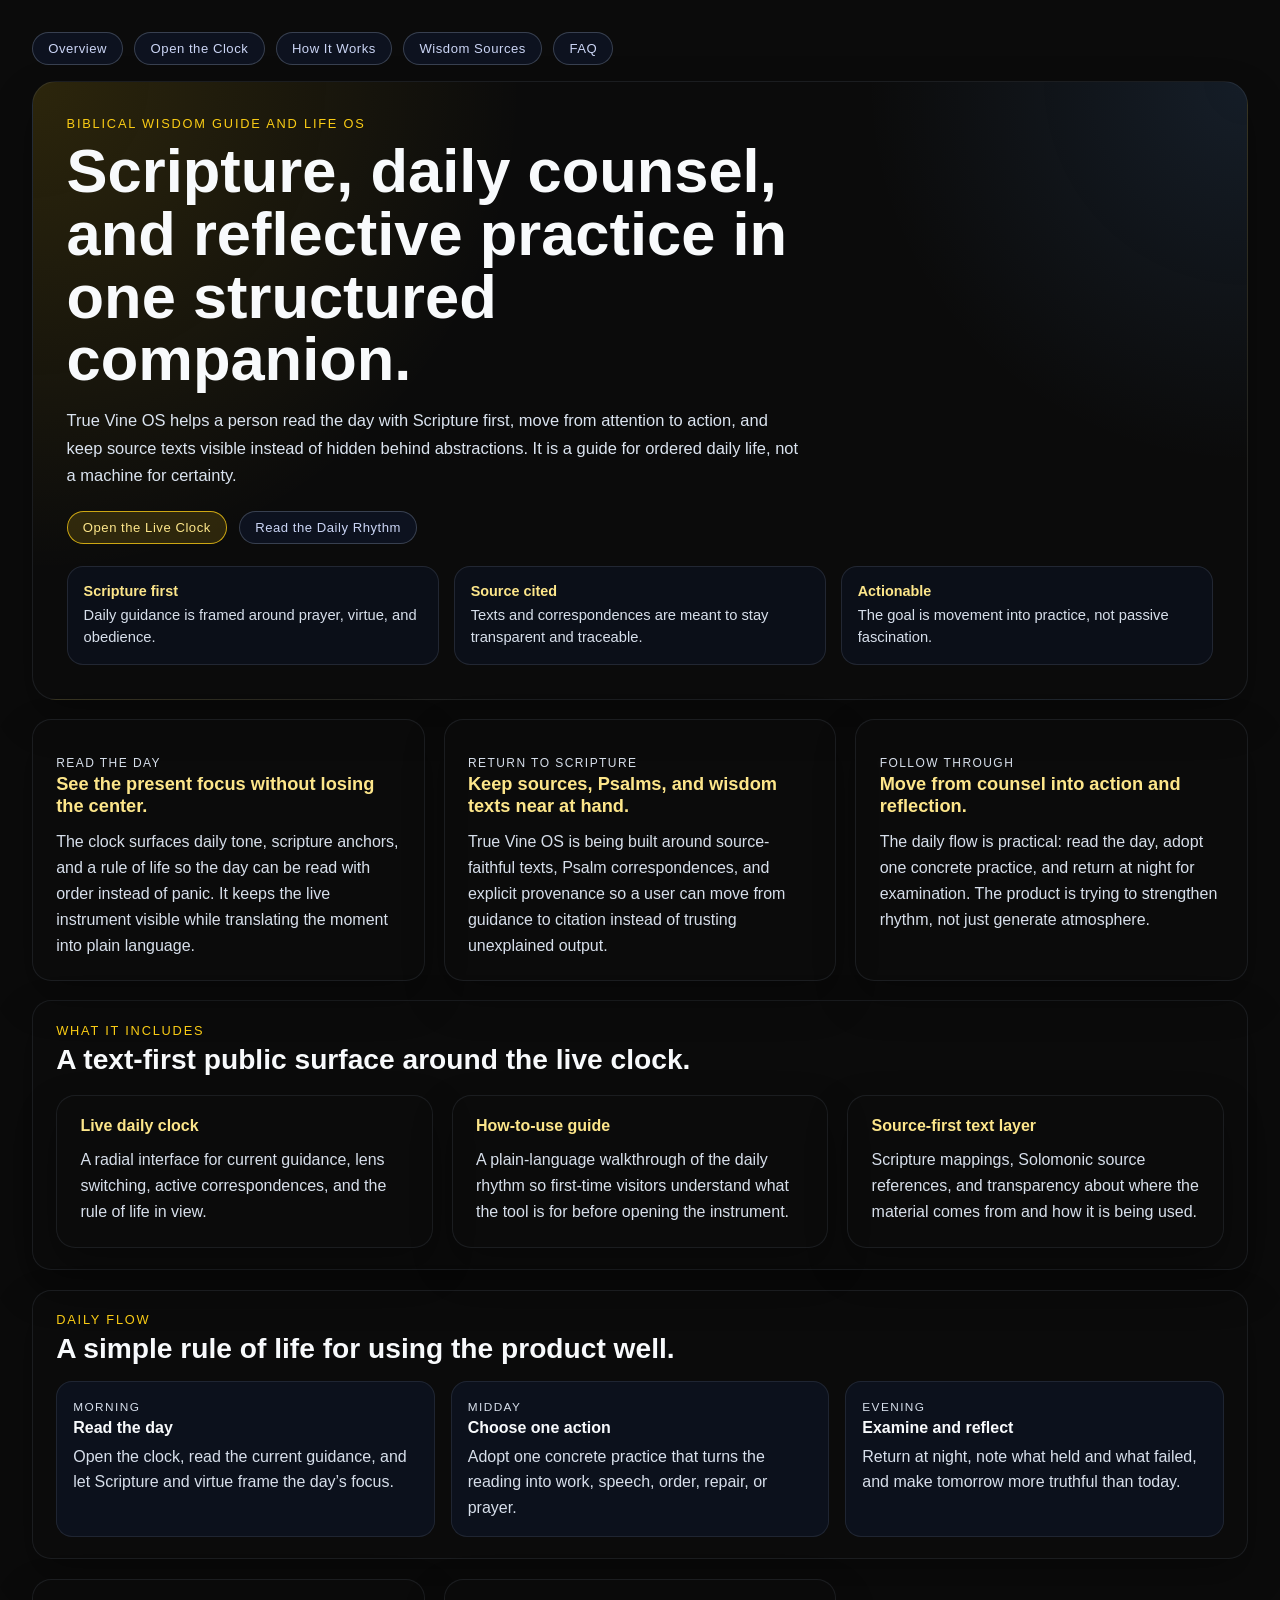
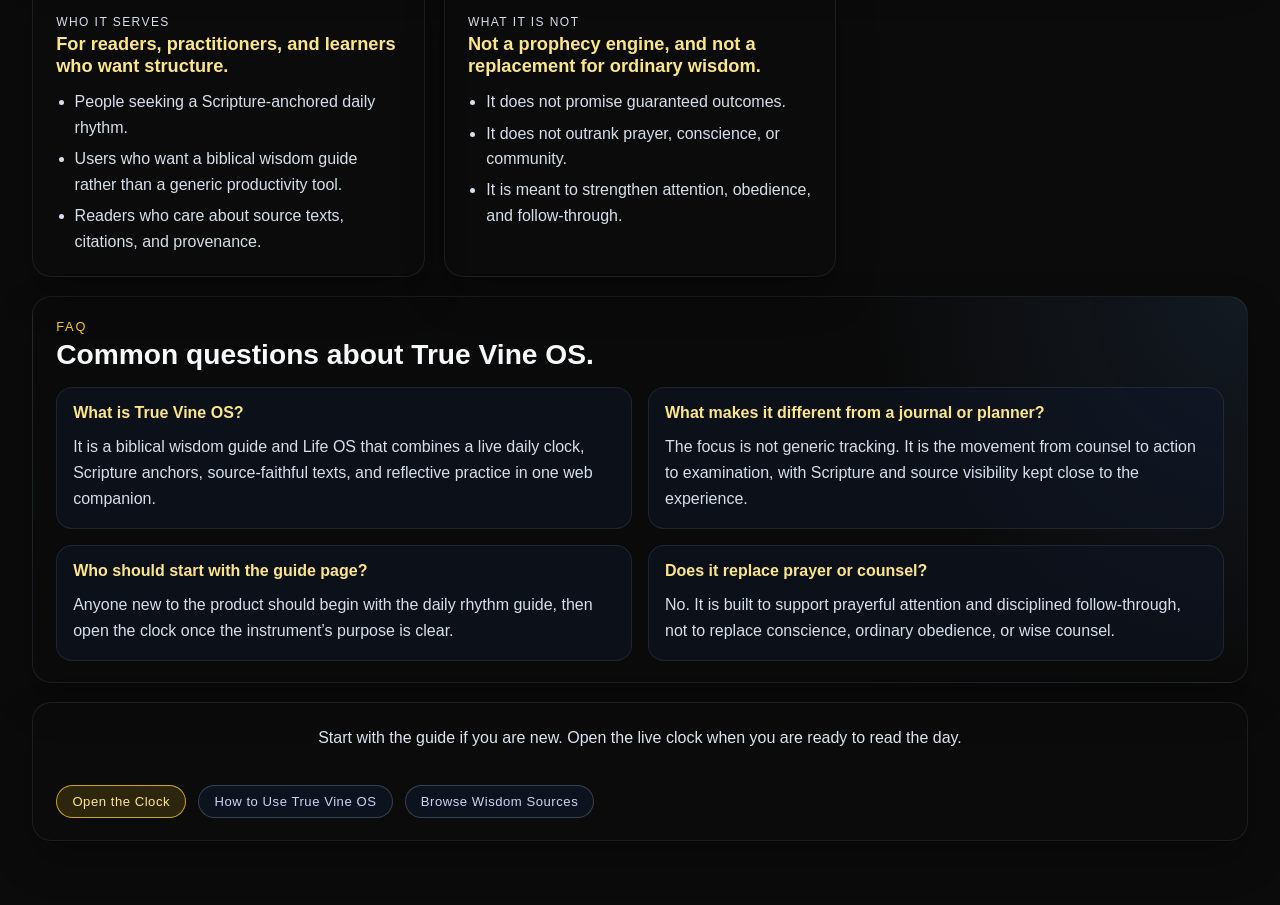
==== commit 08ca983a: "Add wisdom sources discovery page" ====
--- a/web/index.html
+++ b/web/index.html
@@ -90,6 +90,7 @@
         <a class="page-link" href="/">Overview</a>
         <a class="page-link" href="/clock">Open the Clock</a>
         <a class="page-link" href="/how-to-use">How It Works</a>
+        <a class="page-link" href="/wisdom-sources">Wisdom Sources</a>
         <a class="page-link" href="#faq">FAQ</a>
       </nav>
 
@@ -259,6 +260,7 @@
         <div class="home-actions">
           <a class="guide-link-button guide-link-button--primary" href="/clock">Open the Clock</a>
           <a class="guide-link-button" href="/how-to-use">How to Use True Vine OS</a>
+          <a class="guide-link-button" href="/wisdom-sources">Browse Wisdom Sources</a>
         </div>
       </footer>
     </main>
--- a/web/style.css
+++ b/web/style.css
@@ -8,6 +8,10 @@
   background: #0b0b0b;
   color: #e5e7eb;
   font-family: "Inter", "Segoe UI", sans-serif;
+}
+
+body[data-daily-opening="open"] {
+  overflow: hidden;
 }
 
 .layout {
@@ -81,6 +85,47 @@
   margin: 0 auto 0.8rem;
 }
 
+.presentation-bar {
+  display: inline-flex;
+  flex-wrap: wrap;
+  justify-content: center;
+  gap: 0.55rem;
+  margin: 0 auto 0.7rem;
+}
+
+.presentation-button {
+  border: 1px solid rgba(148, 163, 184, 0.32);
+  background: rgba(15, 23, 42, 0.68);
+  color: #cbd5f5;
+  border-radius: 999px;
+  padding: 0.45rem 0.9rem;
+  font-size: 0.78rem;
+  letter-spacing: 0.04em;
+  cursor: pointer;
+  transition: border-color 0.18s ease, background 0.18s ease, color 0.18s ease, transform 0.18s ease;
+}
+
+.presentation-button:hover {
+  border-color: rgba(250, 204, 21, 0.58);
+  color: #f8fafc;
+  transform: translateY(-1px);
+}
+
+.presentation-button.active {
+  border-color: rgba(250, 204, 21, 0.78);
+  background: rgba(250, 204, 21, 0.14);
+  color: #fde68a;
+  box-shadow: 0 0 16px rgba(250, 204, 21, 0.12);
+}
+
+.presentation-status {
+  max-width: 48rem;
+  margin: 0 auto 0.8rem;
+  color: #cbd5f5;
+  font-size: 0.88rem;
+  line-height: 1.48;
+}
+
 .lens-button {
   border: 1px solid rgba(148, 163, 184, 0.32);
   background: rgba(15, 23, 42, 0.68);
@@ -128,6 +173,171 @@
   display: flex;
   justify-content: center;
   align-items: center;
+}
+
+.daily-opening-overlay {
+  position: fixed;
+  inset: 0;
+  z-index: 40;
+  display: flex;
+  align-items: center;
+  justify-content: center;
+  padding: 1.5rem;
+}
+
+.daily-opening-overlay[hidden] {
+  display: none;
+}
+
+.daily-opening-backdrop {
+  position: absolute;
+  inset: 0;
+  background:
+    radial-gradient(circle at 50% 32%, rgba(250, 204, 21, 0.1), transparent 44%),
+    rgba(2, 6, 23, 0.8);
+  backdrop-filter: blur(12px);
+}
+
+.daily-opening-card {
+  position: relative;
+  width: min(38rem, 100%);
+  padding: 1.35rem 1.35rem 1.25rem;
+  border-radius: 1.2rem;
+  border: 1px solid rgba(250, 204, 21, 0.24);
+  background:
+    linear-gradient(180deg, rgba(15, 23, 42, 0.95), rgba(2, 6, 23, 0.92));
+  box-shadow: 0 28px 70px rgba(2, 6, 23, 0.45);
+  text-align: left;
+}
+
+.daily-opening-kicker,
+.daily-opening-anchor-label,
+.daily-opening-intention-label {
+  margin: 0;
+  font-size: 0.75rem;
+  letter-spacing: 0.14em;
+  text-transform: uppercase;
+}
+
+.daily-opening-kicker {
+  color: #facc15;
+}
+
+.daily-opening-day {
+  margin: 0.45rem 0 0.35rem;
+  font-size: clamp(1.75rem, 3vw, 2.35rem);
+  line-height: 1.1;
+  color: #f8fafc;
+}
+
+.daily-opening-focus,
+.daily-opening-summary,
+.daily-opening-anchor-ref,
+.daily-opening-anchor-text {
+  margin: 0;
+}
+
+.daily-opening-focus {
+  color: #cbd5f5;
+  font-size: 1.02rem;
+  font-weight: 600;
+}
+
+.daily-opening-summary {
+  margin-top: 0.8rem;
+  color: #d7dfeb;
+  line-height: 1.55;
+}
+
+.daily-opening-anchor {
+  margin-top: 1rem;
+  padding: 0.9rem 1rem;
+  border-radius: 0.95rem;
+  border: 1px solid rgba(148, 163, 184, 0.16);
+  background: rgba(15, 23, 42, 0.45);
+}
+
+.daily-opening-anchor-label,
+.daily-opening-intention-label {
+  color: #93c5fd;
+}
+
+.daily-opening-anchor-ref {
+  margin-top: 0.35rem;
+  color: #fef08a;
+  font-size: 1rem;
+  font-weight: 600;
+}
+
+.daily-opening-anchor-text {
+  margin-top: 0.45rem;
+  color: #d7dfeb;
+  line-height: 1.6;
+  white-space: pre-wrap;
+}
+
+.daily-opening-anchor-text.loading {
+  color: #93c5fd;
+}
+
+.daily-opening-anchor-text.error {
+  color: #fca5a5;
+}
+
+.daily-opening-anchor-toggle {
+  margin-top: 0.7rem;
+  padding: 0;
+  border: 0;
+  background: transparent;
+  color: #facc15;
+  font: inherit;
+  font-size: 0.92rem;
+  font-weight: 600;
+  letter-spacing: 0.03em;
+  cursor: pointer;
+}
+
+.daily-opening-anchor-toggle:hover {
+  color: #fde68a;
+}
+
+.daily-opening-anchor-toggle:focus {
+  outline: none;
+  color: #fde68a;
+  text-decoration: underline;
+}
+
+.daily-opening-intention-label {
+  display: block;
+  margin-top: 1rem;
+}
+
+.daily-opening-intention {
+  width: 100%;
+  box-sizing: border-box;
+  min-height: 6.2rem;
+  margin-top: 0.5rem;
+  padding: 0.8rem 0.9rem;
+  border-radius: 0.9rem;
+  border: 1px solid rgba(148, 163, 184, 0.22);
+  background: rgba(2, 6, 23, 0.74);
+  color: #f8fafc;
+  font: inherit;
+  resize: vertical;
+}
+
+.daily-opening-intention:focus {
+  outline: none;
+  border-color: rgba(250, 204, 21, 0.68);
+  box-shadow: 0 0 0 3px rgba(250, 204, 21, 0.08);
+}
+
+.daily-opening-actions {
+  display: flex;
+  flex-wrap: wrap;
+  gap: 0.65rem;
+  margin-top: 1rem;
+  justify-content: flex-end;
 }
 
 .action-loop {
@@ -153,6 +363,12 @@
   display: flex;
   flex-wrap: wrap;
   gap: 0.65rem;
+}
+
+.action-daily-opening {
+  border-color: rgba(250, 204, 21, 0.58);
+  background: rgba(250, 204, 21, 0.1);
+  color: #fde68a;
 }
 
 .action-button {
@@ -198,10 +414,183 @@
   color: #dbe4f0;
 }
 
+.providence-timeline {
+  margin-top: 1.15rem;
+  padding: 1rem 1.05rem 1.1rem;
+  border-radius: 1.05rem;
+  border: 1px solid rgba(96, 165, 250, 0.18);
+  background: linear-gradient(180deg, rgba(15, 23, 42, 0.58), rgba(2, 6, 23, 0.42));
+  text-align: left;
+}
+
+.providence-timeline[hidden] {
+  display: none;
+}
+
+.providence-timeline-top {
+  display: flex;
+  justify-content: space-between;
+  align-items: flex-start;
+  gap: 1rem;
+  margin-bottom: 0.9rem;
+}
+
+.providence-timeline-kicker,
+.providence-timeline-summary {
+  margin: 0;
+}
+
+.providence-timeline-kicker {
+  font-size: 0.78rem;
+  letter-spacing: 0.11em;
+  text-transform: uppercase;
+  color: #93c5fd;
+}
+
+.providence-timeline-summary {
+  margin-top: 0.35rem;
+  max-width: 44rem;
+  color: #dbe4f0;
+  line-height: 1.55;
+}
+
+.providence-timeline-controls {
+  display: flex;
+  gap: 0.45rem;
+  flex-wrap: wrap;
+}
+
+.providence-timeline-list {
+  list-style: none;
+  padding: 0 0 0.2rem;
+  margin: 0;
+  display: grid;
+  grid-auto-flow: column;
+  grid-auto-columns: minmax(15rem, 18rem);
+  gap: 0.8rem;
+  overflow-x: auto;
+  scroll-snap-type: x proximity;
+}
+
+.providence-timeline-item {
+  min-width: 0;
+  scroll-snap-align: start;
+}
+
+.providence-timeline-button {
+  width: 100%;
+  height: 100%;
+  text-align: left;
+  padding: 0.95rem 1rem;
+  border-radius: 1rem;
+  border: 1px solid rgba(148, 163, 184, 0.16);
+  background: rgba(2, 6, 23, 0.52);
+  color: inherit;
+  cursor: pointer;
+  transition: border-color 0.18s ease, background 0.18s ease, transform 0.18s ease, box-shadow 0.18s ease;
+}
+
+.providence-timeline-button:hover {
+  border-color: rgba(96, 165, 250, 0.4);
+  background: rgba(15, 23, 42, 0.76);
+  transform: translateY(-1px);
+}
+
+.providence-timeline-item.is-selected .providence-timeline-button {
+  border-color: rgba(250, 204, 21, 0.56);
+  box-shadow: 0 0 0 1px rgba(250, 204, 21, 0.16), 0 12px 24px rgba(15, 23, 42, 0.28);
+}
+
+.providence-timeline-item.has-record .providence-timeline-button {
+  background: rgba(15, 23, 42, 0.82);
+}
+
+.providence-timeline-item.is-closed .providence-timeline-button {
+  border-color: rgba(96, 165, 250, 0.34);
+}
+
+.providence-timeline-item.is-today .providence-timeline-button {
+  background: linear-gradient(180deg, rgba(15, 23, 42, 0.9), rgba(15, 23, 42, 0.68));
+}
+
+.providence-timeline-card-top,
+.providence-timeline-badges {
+  margin: 0;
+}
+
+.providence-timeline-date,
+.providence-timeline-ruler,
+.providence-timeline-card-summary,
+.providence-timeline-card-meta {
+  margin: 0;
+}
+
+.providence-timeline-date {
+  color: #f8fafc;
+  font-weight: 600;
+}
+
+.providence-timeline-ruler {
+  margin-top: 0.22rem;
+  color: #93c5fd;
+  font-size: 0.8rem;
+}
+
+.providence-timeline-badges {
+  list-style: none;
+  padding: 0;
+  display: flex;
+  flex-wrap: wrap;
+  gap: 0.4rem;
+  margin-top: 0.7rem;
+}
+
+.providence-timeline-badge {
+  padding: 0.24rem 0.5rem;
+  border-radius: 999px;
+  border: 1px solid rgba(148, 163, 184, 0.18);
+  background: rgba(15, 23, 42, 0.88);
+  color: #cbd5f5;
+  font-size: 0.68rem;
+  letter-spacing: 0.04em;
+}
+
+.providence-timeline-card-summary {
+  margin-top: 0.75rem;
+  color: #dbe4f0;
+  line-height: 1.52;
+}
+
+.providence-timeline-card-meta {
+  margin-top: 0.55rem;
+  color: #93a8c5;
+  font-size: 0.8rem;
+  line-height: 1.45;
+}
+
+.action-close-day {
+  border-color: rgba(96, 165, 250, 0.34);
+  color: #bfdbfe;
+}
+
 .reflection-capture {
   margin-top: 0.85rem;
   padding-top: 0.85rem;
   border-top: 1px solid rgba(148, 163, 184, 0.14);
+}
+
+.closing-capture {
+  margin-top: 0.85rem;
+  padding-top: 0.95rem;
+  border-top: 1px solid rgba(96, 165, 250, 0.18);
+}
+
+.closing-kicker {
+  margin: 0 0 0.55rem;
+  font-size: 0.78rem;
+  letter-spacing: 0.11em;
+  text-transform: uppercase;
+  color: #93c5fd;
 }
 
 .reflection-label {
@@ -237,6 +626,362 @@
   gap: 0.65rem;
   flex-wrap: wrap;
   margin-top: 0.75rem;
+}
+
+.closing-grid {
+  display: grid;
+  grid-template-columns: repeat(2, minmax(0, 1fr));
+  gap: 0.8rem;
+}
+
+.closing-field {
+  min-width: 0;
+}
+
+.closing-mini-input {
+  min-height: 4.4rem;
+}
+
+.history-weekly-summary {
+  display: grid;
+  gap: 0.7rem;
+  padding: 1rem;
+  border-radius: 1rem;
+  border: 1px solid rgba(96, 165, 250, 0.18);
+  background: rgba(15, 23, 42, 0.42);
+}
+
+.history-weekly-kicker,
+.history-weekly-window,
+.history-weekly-narrative {
+  margin: 0;
+}
+
+.history-weekly-kicker {
+  font-size: 0.74rem;
+  letter-spacing: 0.12em;
+  text-transform: uppercase;
+  color: #93c5fd;
+}
+
+.history-weekly-window {
+  color: #f8fafc;
+  font-weight: 600;
+}
+
+.history-weekly-narrative {
+  color: #dbe4f0;
+  line-height: 1.6;
+}
+
+.history-weekly-meta,
+.history-pattern-list {
+  list-style: none;
+  padding: 0;
+  margin: 0;
+}
+
+.history-weekly-meta {
+  display: flex;
+  flex-wrap: wrap;
+  gap: 0.45rem;
+}
+
+.history-pattern-list {
+  display: grid;
+  gap: 0.55rem;
+}
+
+.history-pattern-item,
+.history-pattern-empty {
+  margin: 0;
+  color: #dbe4f0;
+  line-height: 1.55;
+}
+
+.history-pattern-item {
+  padding-left: 1rem;
+  position: relative;
+}
+
+.history-pattern-item::before {
+  content: "";
+  position: absolute;
+  left: 0;
+  top: 0.72rem;
+  width: 0.35rem;
+  height: 0.35rem;
+  border-radius: 999px;
+  background: #93c5fd;
+  box-shadow: 0 0 12px rgba(147, 197, 253, 0.42);
+}
+
+.history-pattern-empty {
+  color: #93a8c5;
+}
+
+.history-weekly-review {
+  display: grid;
+  gap: 0.75rem;
+  padding: 1rem;
+  border-radius: 1rem;
+  border: 1px solid rgba(250, 204, 21, 0.18);
+  background: rgba(15, 23, 42, 0.48);
+}
+
+.history-review-kicker,
+.history-review-status,
+.history-review-label,
+.history-review-encouragement,
+.history-review-warning,
+.history-review-carry,
+.history-review-scripture-ref,
+.history-review-scripture-text,
+.history-review-note-label {
+  margin: 0;
+}
+
+.history-review-kicker {
+  font-size: 0.74rem;
+  letter-spacing: 0.12em;
+  text-transform: uppercase;
+  color: #facc15;
+}
+
+.history-review-status {
+  color: #dbe4f0;
+  line-height: 1.5;
+}
+
+.history-review-block {
+  display: grid;
+  gap: 0.28rem;
+  padding: 0.8rem 0.9rem;
+  border-radius: 0.9rem;
+  border: 1px solid rgba(148, 163, 184, 0.12);
+  background: rgba(2, 6, 23, 0.28);
+}
+
+.history-review-label,
+.history-review-note-label {
+  font-size: 0.72rem;
+  letter-spacing: 0.1em;
+  text-transform: uppercase;
+  color: #93c5fd;
+}
+
+.history-review-encouragement,
+.history-review-warning,
+.history-review-carry,
+.history-review-scripture-ref,
+.history-review-scripture-text {
+  color: #f8fafc;
+  line-height: 1.55;
+}
+
+.history-review-scripture-ref {
+  color: #fde68a;
+  font-weight: 600;
+}
+
+.history-review-scripture-text {
+  color: #dbe4f0;
+}
+
+.history-review-note {
+  width: 100%;
+  min-height: 4.5rem;
+  border-radius: 0.95rem;
+  border: 1px solid rgba(96, 165, 250, 0.22);
+  background: rgba(2, 6, 23, 0.38);
+  color: #f8fafc;
+  padding: 0.85rem 0.95rem;
+  resize: vertical;
+  line-height: 1.5;
+}
+
+.history-review-note:focus {
+  outline: none;
+  border-color: rgba(250, 204, 21, 0.42);
+  box-shadow: 0 0 0 1px rgba(250, 204, 21, 0.18);
+}
+
+.history-review-actions {
+  display: flex;
+  flex-wrap: wrap;
+  gap: 0.65rem;
+}
+
+.history-current {
+  display: grid;
+  gap: 0.75rem;
+  padding: 1rem;
+  border-radius: 1rem;
+  border: 1px solid rgba(74, 222, 128, 0.18);
+  background: rgba(15, 23, 42, 0.52);
+}
+
+.history-current-day,
+.history-current-summary,
+.history-current-reflection,
+.history-current-closing,
+.history-current-launches,
+.history-log-label,
+.history-log-note {
+  margin: 0;
+}
+
+.history-current-day {
+  color: #f8fafc;
+  font-weight: 600;
+}
+
+.history-current-summary,
+.history-current-reflection,
+.history-current-closing,
+.history-current-launches,
+.history-log-note {
+  color: #dbe4f0;
+  line-height: 1.55;
+}
+
+.history-current-meta {
+  display: flex;
+  flex-wrap: wrap;
+  gap: 0.45rem;
+  list-style: none;
+  padding: 0;
+  margin: 0;
+}
+
+.history-meta-pill {
+  padding: 0.26rem 0.58rem;
+  border-radius: 999px;
+  border: 1px solid rgba(148, 163, 184, 0.18);
+  background: rgba(15, 23, 42, 0.86);
+  color: #cbd5f5;
+  font-size: 0.72rem;
+  letter-spacing: 0.04em;
+}
+
+.history-meta-pill.is-recorded {
+  color: #f8fafc;
+}
+
+.history-meta-pill.is-complete {
+  border-color: rgba(74, 222, 128, 0.44);
+  color: #bbf7d0;
+}
+
+.history-meta-pill.is-adopted {
+  border-color: rgba(250, 204, 21, 0.44);
+  color: #fde68a;
+}
+
+.history-meta-pill.is-reflected {
+  border-color: rgba(167, 139, 250, 0.44);
+  color: #ddd6fe;
+}
+
+.history-meta-pill.is-closed {
+  border-color: rgba(96, 165, 250, 0.4);
+  color: #bfdbfe;
+}
+
+.history-meta-pill.is-launch {
+  border-color: rgba(96, 165, 250, 0.4);
+  color: #bfdbfe;
+}
+
+.history-log-top {
+  margin-top: 1rem;
+  display: grid;
+  gap: 0.2rem;
+}
+
+.history-log-label {
+  font-size: 0.78rem;
+  letter-spacing: 0.1em;
+  text-transform: uppercase;
+  color: #86efac;
+}
+
+.history-log-list {
+  list-style: none;
+  padding: 0;
+  margin: 0.85rem 0 0;
+  display: grid;
+  gap: 0.75rem;
+}
+
+@media (max-width: 720px) {
+  .providence-timeline-top {
+    flex-direction: column;
+  }
+
+  .providence-timeline-list {
+    grid-auto-columns: minmax(13rem, 86vw);
+  }
+
+  .closing-grid {
+    grid-template-columns: 1fr;
+  }
+}
+
+.history-log-item,
+.history-log-empty {
+  margin: 0;
+}
+
+.history-log-button {
+  width: 100%;
+  text-align: left;
+  padding: 0.9rem 1rem;
+  border-radius: 1rem;
+  border: 1px solid rgba(148, 163, 184, 0.16);
+  background: rgba(2, 6, 23, 0.44);
+  color: inherit;
+  cursor: pointer;
+  transition: border-color 0.18s ease, background 0.18s ease, transform 0.18s ease;
+}
+
+.history-log-button:hover {
+  border-color: rgba(74, 222, 128, 0.4);
+  background: rgba(15, 23, 42, 0.72);
+  transform: translateY(-1px);
+}
+
+.history-log-button-top {
+  display: flex;
+  justify-content: space-between;
+  gap: 0.7rem;
+  align-items: baseline;
+}
+
+.history-log-day {
+  color: #f8fafc;
+  font-weight: 600;
+}
+
+.history-log-state {
+  color: #93c5fd;
+  font-size: 0.74rem;
+  line-height: 1.35;
+  text-align: right;
+}
+
+.history-log-summary {
+  margin: 0.45rem 0 0;
+  color: #dbe4f0;
+  line-height: 1.5;
+}
+
+.history-log-empty {
+  padding: 0.9rem 1rem;
+  border-radius: 1rem;
+  border: 1px dashed rgba(148, 163, 184, 0.18);
+  color: #93a8c5;
+  background: rgba(15, 23, 42, 0.34);
 }
 
 .clock-surface-panel {
@@ -476,11 +1221,106 @@
 svg[data-lens="history"] .history-preview {
   opacity: 1;
   pointer-events: auto;
-}
-
+  filter: drop-shadow(0 0 12px rgba(96, 165, 250, 0.14));
+}
+
+svg[data-lens="history"] {
+  pointer-events: none;
+}
+
+svg[data-lens="history"] .history-preview,
+svg[data-lens="history"] .history-preview *,
+svg[data-lens="history"] .center-mode-control,
+svg[data-lens="history"] .center-mode-control *,
+svg[data-lens="history"] .center-label,
+svg[data-lens="history"] .center-label * {
+  pointer-events: auto;
+}
+
+svg[data-lens="history"] .ring-spirit,
+svg[data-lens="history"] .ring-spirit * {
+  pointer-events: none;
+}
+
+body[data-presentation="guidance"] .lens-button[data-lens="esoteric"] {
+  display: none;
+}
+
+body[data-presentation="guidance"] .profile-pentacle,
+body[data-presentation="guidance"] .profile-correspondences,
+body[data-presentation="guidance"] .bundle-item--solomonic {
+  display: none;
+}
+
+.providence-map-orbit {
+  fill: none;
+  stroke: rgba(148, 163, 184, 0.18);
+  stroke-width: 1.1;
+  stroke-dasharray: 4 8;
+}
+
+.providence-map-orbit--1 {
+  stroke-opacity: 0.32;
+}
+
+.providence-map-orbit--2 {
+  stroke-opacity: 0.24;
+}
+
+.providence-map-orbit--3 {
+  stroke-opacity: 0.18;
+}
+
+.providence-map-orbit-label,
+.history-node-caption,
 .history-node-label {
   font-family: "Times New Roman", serif;
+  letter-spacing: 0.08em;
+  text-transform: uppercase;
   pointer-events: none;
+}
+
+.providence-map-orbit-label {
+  font-size: 10px;
+  fill: rgba(191, 219, 254, 0.78);
+}
+
+.providence-map-path {
+  fill: none;
+  stroke: rgba(148, 163, 184, 0.28);
+  stroke-width: 1.45;
+  stroke-linecap: round;
+  stroke-linejoin: round;
+}
+
+.history-node-label {
+  paint-order: stroke;
+  stroke: rgba(15, 23, 42, 0.92);
+  stroke-width: 2.8;
+}
+
+.history-node-ring {
+  pointer-events: none;
+}
+
+.history-node-halo,
+.history-node-dot,
+.history-node-launch,
+.history-node-caption {
+  pointer-events: none;
+}
+
+.history-node-halo {
+  transition: fill 160ms ease, opacity 160ms ease;
+}
+
+.history-node.is-selected .history-node-dot,
+.history-node.is-selected .history-node-ring {
+  filter: drop-shadow(0 0 9px rgba(248, 250, 252, 0.22));
+}
+
+.history-node.is-ghost .history-node-caption {
+  fill: rgba(148, 163, 184, 0.66);
 }
 
 .scripture-overlay-text,
@@ -907,6 +1747,24 @@
 
 .active-seal-dynamic {
   filter: drop-shadow(0 0 10px rgba(250, 204, 21, 0.18));
+}
+
+.guidance-seal-ref,
+.guidance-seal-virtue {
+  font-family: "Times New Roman", serif;
+  pointer-events: none;
+}
+
+.guidance-seal-ref {
+  font-size: 11px;
+  font-weight: 700;
+  letter-spacing: 0.08em;
+}
+
+.guidance-seal-virtue {
+  font-size: 14px;
+  font-weight: 700;
+  letter-spacing: 0.08em;
 }
 
 .tooltip {
@@ -1385,6 +2243,228 @@
   margin-top: 1.4rem;
 }
 
+.wisdom-page {
+  max-width: 76rem;
+}
+
+.wisdom-hero {
+  background:
+    radial-gradient(circle at top left, rgba(250, 204, 21, 0.14), transparent 34%),
+    radial-gradient(circle at top right, rgba(96, 165, 250, 0.12), transparent 28%),
+    rgba(12, 12, 12, 0.8);
+}
+
+.wisdom-tag-cloud {
+  display: flex;
+  flex-wrap: wrap;
+  gap: 0.55rem;
+  margin-top: 1rem;
+}
+
+.wisdom-tag {
+  display: inline-flex;
+  align-items: center;
+  justify-content: center;
+  padding: 0.38rem 0.72rem;
+  border-radius: 999px;
+  border: 1px solid rgba(148, 163, 184, 0.22);
+  background: rgba(15, 23, 42, 0.58);
+  color: #dbe4f0;
+  font-size: 0.76rem;
+  letter-spacing: 0.04em;
+}
+
+.wisdom-tag--accent {
+  border-color: rgba(250, 204, 21, 0.3);
+  background: rgba(67, 56, 11, 0.45);
+  color: #fde68a;
+}
+
+.wisdom-section-top {
+  display: grid;
+  gap: 0.45rem;
+  margin-bottom: 1rem;
+}
+
+.wisdom-section-label,
+.wisdom-source-meta,
+.wisdom-source-links {
+  margin: 0;
+}
+
+.wisdom-section-label {
+  font-size: 0.76rem;
+  letter-spacing: 0.12em;
+  text-transform: uppercase;
+  color: #93c5fd;
+}
+
+.wisdom-section-summary {
+  margin: 0;
+  max-width: 48rem;
+  line-height: 1.62;
+  color: #dbe4f0;
+}
+
+.wisdom-source-grid {
+  display: grid;
+  grid-template-columns: repeat(2, minmax(0, 1fr));
+  gap: 1rem;
+}
+
+.wisdom-source-card {
+  padding: 1rem 1.05rem;
+  border-radius: 1rem;
+  border: 1px solid rgba(148, 163, 184, 0.14);
+  background: rgba(15, 23, 42, 0.48);
+}
+
+.wisdom-source-meta {
+  font-size: 0.76rem;
+  letter-spacing: 0.08em;
+  text-transform: uppercase;
+  color: #93c5fd;
+}
+
+.wisdom-source-card h3 {
+  margin: 0.35rem 0 0;
+  color: #f8fafc;
+  font-size: 1.08rem;
+}
+
+.wisdom-source-author {
+  margin: 0.28rem 0 0;
+  color: #fde68a;
+  font-weight: 600;
+}
+
+.wisdom-source-card p + .wisdom-tag-cloud {
+  margin-top: 0.8rem;
+}
+
+.wisdom-source-links {
+  display: flex;
+  flex-wrap: wrap;
+  gap: 0.8rem;
+  margin-top: 0.85rem;
+}
+
+.wisdom-starter-list {
+  list-style: none;
+  padding: 0;
+  margin: 1rem 0 0;
+  display: grid;
+  grid-template-columns: repeat(2, minmax(0, 1fr));
+  gap: 0.8rem;
+}
+
+.wisdom-starter-list li {
+  padding: 0.95rem 1rem;
+  border-radius: 1rem;
+  border: 1px solid rgba(148, 163, 184, 0.14);
+  background: rgba(15, 23, 42, 0.46);
+  color: #dbe4f0;
+  line-height: 1.55;
+}
+
+.wisdom-starter-list strong {
+  display: block;
+  margin-bottom: 0.2rem;
+  color: #f8fafc;
+}
+
+.wisdom-discovery-controls {
+  display: grid;
+  gap: 1rem;
+}
+
+.wisdom-search-label,
+.wisdom-filter-label,
+.wisdom-results-summary {
+  margin: 0;
+}
+
+.wisdom-search-label,
+.wisdom-filter-label {
+  font-size: 0.74rem;
+  letter-spacing: 0.12em;
+  text-transform: uppercase;
+  color: #93c5fd;
+}
+
+.wisdom-search-row {
+  display: flex;
+  gap: 0.8rem;
+  flex-wrap: wrap;
+}
+
+.wisdom-search-input {
+  flex: 1 1 24rem;
+  min-width: 0;
+  padding: 0.85rem 0.95rem;
+  border-radius: 1rem;
+  border: 1px solid rgba(148, 163, 184, 0.18);
+  background: rgba(2, 6, 23, 0.65);
+  color: #f8fafc;
+  font: inherit;
+}
+
+.wisdom-search-input:focus {
+  outline: none;
+  border-color: rgba(250, 204, 21, 0.58);
+  box-shadow: 0 0 0 3px rgba(250, 204, 21, 0.08);
+}
+
+.wisdom-filter-stack {
+  display: grid;
+  gap: 0.85rem;
+}
+
+.wisdom-filter-group {
+  display: grid;
+  gap: 0.45rem;
+}
+
+.wisdom-filter-row {
+  display: flex;
+  flex-wrap: wrap;
+  gap: 0.55rem;
+}
+
+.wisdom-filter-button {
+  border: 1px solid rgba(148, 163, 184, 0.22);
+  background: rgba(15, 23, 42, 0.58);
+  color: #dbe4f0;
+  border-radius: 999px;
+  padding: 0.42rem 0.82rem;
+  font-size: 0.78rem;
+  letter-spacing: 0.03em;
+  cursor: pointer;
+  transition: border-color 0.18s ease, background 0.18s ease, color 0.18s ease, transform 0.18s ease;
+}
+
+.wisdom-filter-button:hover {
+  border-color: rgba(250, 204, 21, 0.42);
+  color: #f8fafc;
+  transform: translateY(-1px);
+}
+
+.wisdom-filter-button.is-active {
+  border-color: rgba(250, 204, 21, 0.56);
+  background: rgba(250, 204, 21, 0.12);
+  color: #fde68a;
+}
+
+.wisdom-results-summary {
+  color: #dbe4f0;
+  line-height: 1.55;
+}
+
+.wisdom-empty-state {
+  border-color: rgba(251, 146, 60, 0.22);
+  background: rgba(30, 18, 11, 0.68);
+}
+
 .drawer-section[hidden],
 .drawer-section.is-hidden {
   display: none !important;
@@ -1846,6 +2926,9 @@
 
 .bundle-actions {
   margin-top: 0.55rem;
+  display: flex;
+  flex-wrap: wrap;
+  gap: 0.45rem;
 }
 
 .bundle-expand {
@@ -1875,6 +2958,33 @@
   opacity: 0.45;
 }
 
+.bundle-discuss {
+  appearance: none;
+  border: 1px solid rgba(250, 204, 21, 0.28);
+  background: rgba(46, 38, 7, 0.58);
+  color: #fde68a;
+  border-radius: 999px;
+  padding: 0.36rem 0.8rem;
+  font-size: 0.72rem;
+  letter-spacing: 0.05em;
+  text-transform: uppercase;
+  cursor: pointer;
+  transition: border-color 150ms ease, color 150ms ease, background 150ms ease, opacity 150ms ease;
+}
+
+.bundle-discuss:hover,
+.bundle-discuss:focus-visible {
+  border-color: rgba(250, 204, 21, 0.56);
+  color: #fef3c7;
+  background: rgba(66, 50, 8, 0.82);
+  outline: none;
+}
+
+.bundle-discuss:disabled {
+  cursor: default;
+  opacity: 0.45;
+}
+
 .psalm-summary {
   margin-bottom: 1rem;
   padding-bottom: 1rem;
@@ -1956,7 +3066,13 @@
   .home-faq-list,
   .home-metrics,
   .guide-grid,
-  .guide-steps {
+  .guide-steps,
+  .wisdom-source-grid,
+  .wisdom-starter-list {
     grid-template-columns: 1fr;
   }
-}
+
+  .wisdom-search-row {
+    flex-direction: column;
+  }
+}
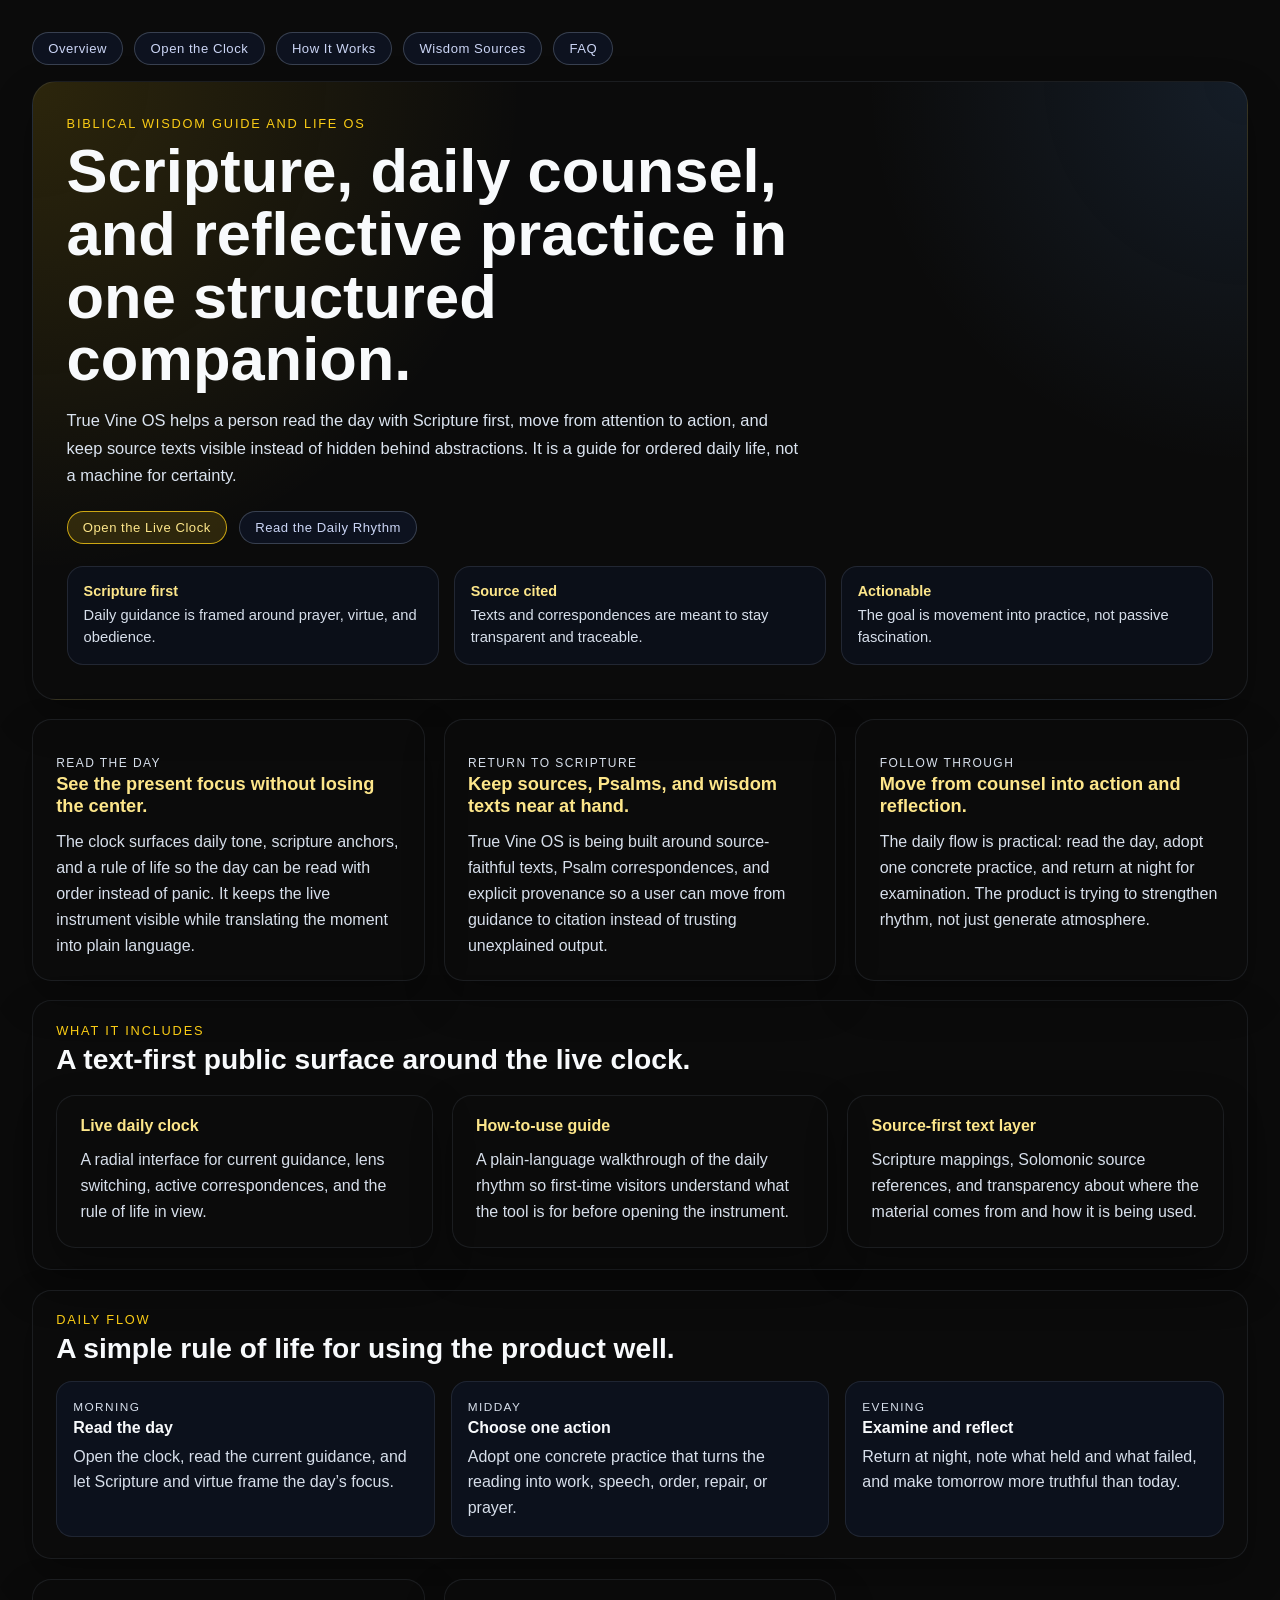
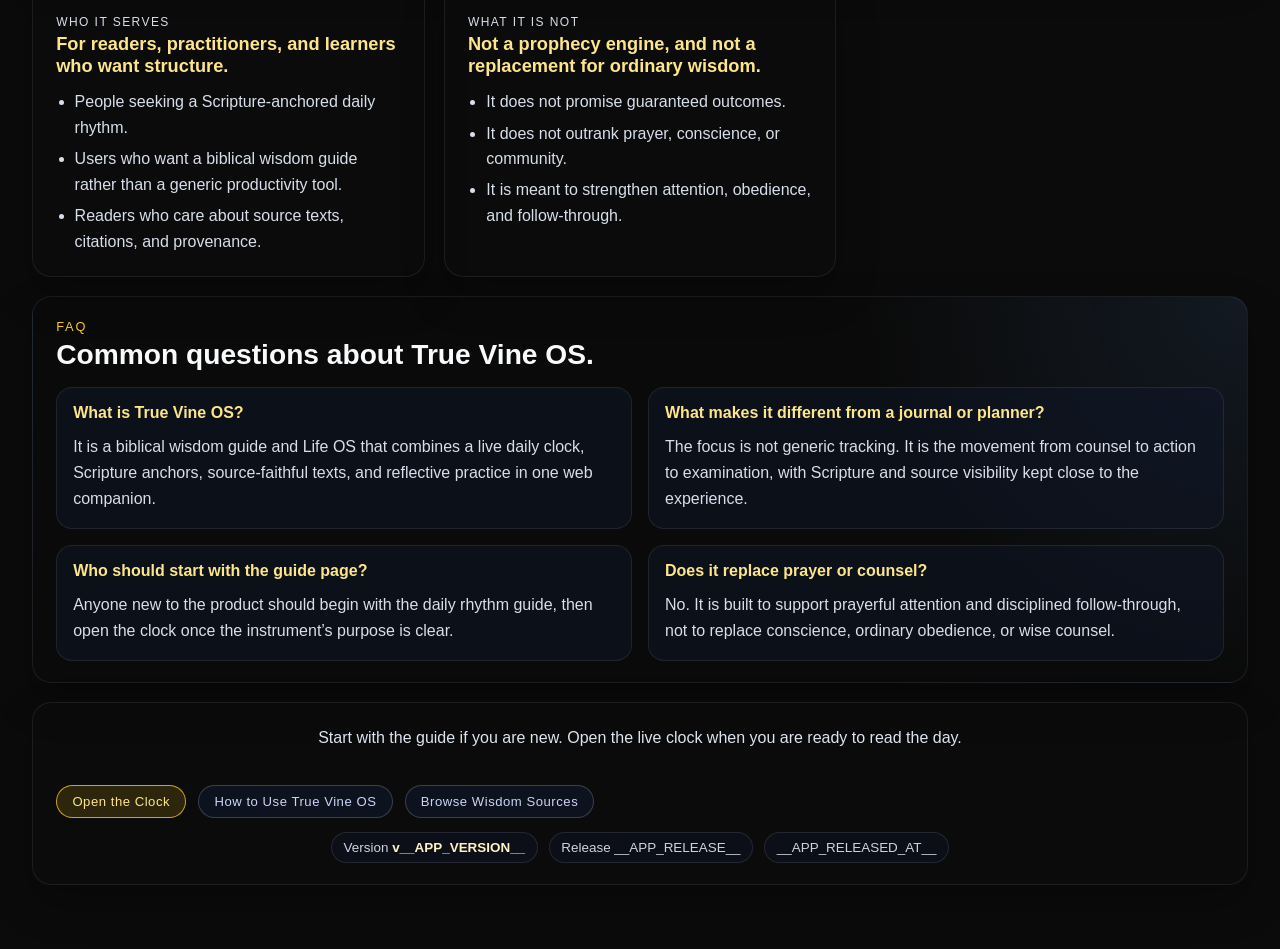
==== commit daeb29b1: "Ship release metadata plumbing" ====
--- a/web/index.html
+++ b/web/index.html
@@ -262,6 +262,11 @@
           <a class="guide-link-button" href="/how-to-use">How to Use True Vine OS</a>
           <a class="guide-link-button" href="/wisdom-sources">Browse Wisdom Sources</a>
         </div>
+        <p class="footer-release-meta">
+          <span>Version <strong>v__APP_VERSION__</strong></span>
+          <span>Release __APP_RELEASE__</span>
+          <span>__APP_RELEASED_AT__</span>
+        </p>
       </footer>
     </main>
   </body>
--- a/web/style.css
+++ b/web/style.css
@@ -284,8 +284,16 @@
   color: #fca5a5;
 }
 
+.daily-opening-anchor-actions {
+  margin-top: 0.7rem;
+  display: flex;
+  flex-wrap: wrap;
+  gap: 0.65rem;
+  align-items: center;
+}
+
 .daily-opening-anchor-toggle {
-  margin-top: 0.7rem;
+  margin-top: 0;
   padding: 0;
   border: 0;
   background: transparent;
@@ -305,6 +313,28 @@
   outline: none;
   color: #fde68a;
   text-decoration: underline;
+}
+
+.daily-opening-anchor-study {
+  appearance: none;
+  border: 1px solid rgba(96, 165, 250, 0.28);
+  background: rgba(15, 23, 42, 0.64);
+  color: #dbeafe;
+  border-radius: 999px;
+  padding: 0.34rem 0.78rem;
+  font-size: 0.74rem;
+  letter-spacing: 0.05em;
+  text-transform: uppercase;
+  cursor: pointer;
+  transition: border-color 150ms ease, color 150ms ease, background 150ms ease;
+}
+
+.daily-opening-anchor-study:hover,
+.daily-opening-anchor-study:focus-visible {
+  border-color: rgba(96, 165, 250, 0.5);
+  color: #eff6ff;
+  background: rgba(30, 41, 59, 0.84);
+  outline: none;
 }
 
 .daily-opening-intention-label {
@@ -414,6 +444,144 @@
   color: #dbe4f0;
 }
 
+.scripture-reader-panel {
+  max-width: 46rem;
+  margin: 1.1rem auto 0;
+  padding: 1rem 1.1rem 1.1rem;
+  border-radius: 1rem;
+  border: 1px solid rgba(250, 204, 21, 0.16);
+  background:
+    radial-gradient(circle at top right, rgba(250, 204, 21, 0.08), transparent 30%),
+    rgba(15, 23, 42, 0.46);
+  box-shadow: 0 14px 30px rgba(2, 6, 23, 0.2);
+  text-align: left;
+}
+
+.scripture-reader-top {
+  display: flex;
+  align-items: flex-start;
+  justify-content: space-between;
+  gap: 1rem;
+}
+
+.scripture-reader-kicker,
+.scripture-reader-title,
+.scripture-reader-status,
+.scripture-reader-ref {
+  margin: 0;
+}
+
+.scripture-reader-kicker {
+  font-size: 0.72rem;
+  letter-spacing: 0.14em;
+  text-transform: uppercase;
+  color: #facc15;
+}
+
+.scripture-reader-title {
+  margin-top: 0.25rem;
+  font-size: 1.02rem;
+  color: #f8fafc;
+}
+
+.scripture-reader-status {
+  max-width: 16rem;
+  font-size: 0.84rem;
+  line-height: 1.45;
+  color: #cbd5f5;
+  text-align: right;
+}
+
+.scripture-reader-status.is-error {
+  color: #fecaca;
+}
+
+.scripture-reader-tabs {
+  display: flex;
+  flex-wrap: wrap;
+  gap: 0.55rem;
+  margin-top: 0.9rem;
+}
+
+.scripture-reader-tab {
+  appearance: none;
+  border: 1px solid rgba(148, 163, 184, 0.28);
+  background: rgba(15, 23, 42, 0.68);
+  color: #cbd5f5;
+  border-radius: 999px;
+  padding: 0.42rem 0.85rem;
+  font-size: 0.76rem;
+  letter-spacing: 0.06em;
+  text-transform: uppercase;
+  cursor: pointer;
+  transition: border-color 0.18s ease, background 0.18s ease, color 0.18s ease, transform 0.18s ease;
+}
+
+.scripture-reader-tab:hover,
+.scripture-reader-tab:focus-visible {
+  border-color: rgba(250, 204, 21, 0.56);
+  color: #f8fafc;
+  transform: translateY(-1px);
+  outline: none;
+}
+
+.scripture-reader-tab.is-active {
+  border-color: rgba(250, 204, 21, 0.68);
+  background: rgba(250, 204, 21, 0.14);
+  color: #fde68a;
+}
+
+.scripture-reader-ref {
+  margin-top: 0.95rem;
+  font-size: 0.88rem;
+  font-weight: 600;
+  color: #fde68a;
+}
+
+.scripture-reader-text {
+  margin-top: 0.55rem;
+  padding: 0.95rem 1rem;
+  border-radius: 0.95rem;
+  border: 1px solid rgba(148, 163, 184, 0.16);
+  background: rgba(2, 6, 23, 0.42);
+  color: #e2e8f0;
+  font-size: 0.94rem;
+  line-height: 1.72;
+  white-space: pre-wrap;
+  max-height: 24rem;
+  overflow: auto;
+}
+
+.scripture-reader-text.loading {
+  color: #93c5fd;
+  font-style: italic;
+}
+
+.scripture-reader-text.error {
+  color: #fecaca;
+}
+
+.scripture-reader-actions {
+  display: flex;
+  flex-wrap: wrap;
+  gap: 0.65rem;
+  margin-top: 0.85rem;
+}
+
+.scripture-reader-toggle {
+  border-color: rgba(74, 222, 128, 0.3);
+  color: #bbf7d0;
+}
+
+.scripture-reader-toggle:hover:not(:disabled) {
+  border-color: rgba(74, 222, 128, 0.5);
+}
+
+.scripture-reader-stop {
+  border-color: rgba(148, 163, 184, 0.26);
+  color: #cbd5f5;
+}
+
 .providence-timeline {
   margin-top: 1.15rem;
   padding: 1rem 1.05rem 1.1rem;
@@ -436,7 +604,8 @@
 }
 
 .providence-timeline-kicker,
-.providence-timeline-summary {
+.providence-timeline-summary,
+.providence-map-guide {
   margin: 0;
 }
 
@@ -454,10 +623,61 @@
   line-height: 1.55;
 }
 
+.providence-map-guide {
+  margin-top: 0.55rem;
+  max-width: 40rem;
+  color: #bfd3ea;
+  line-height: 1.55;
+}
+
 .providence-timeline-controls {
   display: flex;
   gap: 0.45rem;
   flex-wrap: wrap;
+}
+
+.providence-map-legend {
+  display: flex;
+  flex-wrap: wrap;
+  gap: 0.75rem;
+  list-style: none;
+  padding: 0;
+  margin: 0.75rem 0 0;
+}
+
+.providence-map-legend-item {
+  display: inline-flex;
+  align-items: center;
+  gap: 0.45rem;
+  color: #dbe4f0;
+  font-size: 0.78rem;
+  letter-spacing: 0.04em;
+}
+
+.providence-map-legend-dot {
+  width: 0.72rem;
+  height: 0.72rem;
+  border-radius: 999px;
+  display: inline-block;
+  background: rgba(148, 163, 184, 0.22);
+  border: 1px solid rgba(148, 163, 184, 0.28);
+}
+
+.providence-map-legend-dot--recorded {
+  background: rgba(74, 222, 128, 0.8);
+  border-color: rgba(187, 247, 208, 0.78);
+  box-shadow: 0 0 10px rgba(74, 222, 128, 0.28);
+}
+
+.providence-map-legend-dot--ghost {
+  background: rgba(148, 163, 184, 0.14);
+  border-color: rgba(148, 163, 184, 0.3);
+}
+
+.providence-map-legend-dot--selected {
+  background: rgba(248, 250, 252, 0.92);
+  border-color: rgba(250, 204, 21, 0.75);
+  box-shadow: 0 0 12px rgba(250, 204, 21, 0.28);
 }
 
 .providence-timeline-list {
@@ -825,7 +1045,7 @@
 .history-current-summary,
 .history-current-reflection,
 .history-current-closing,
-.history-current-launches,
+.history-current-launches-summary,
 .history-log-label,
 .history-log-note {
   margin: 0;
@@ -839,10 +1059,21 @@
 .history-current-summary,
 .history-current-reflection,
 .history-current-closing,
-.history-current-launches,
+.history-current-launches-summary,
 .history-log-note {
   color: #dbe4f0;
   line-height: 1.55;
+}
+
+.history-current-launches {
+  display: grid;
+  gap: 0.55rem;
+}
+
+.history-current-launch-actions {
+  display: flex;
+  flex-wrap: wrap;
+  gap: 0.55rem;
 }
 
 .history-current-meta {
@@ -915,6 +1146,19 @@
 }
 
 @media (max-width: 720px) {
+  .scripture-reader-top {
+    flex-direction: column;
+  }
+
+  .scripture-reader-status {
+    max-width: none;
+    text-align: left;
+  }
+
+  .scripture-reader-text {
+    max-height: none;
+  }
+
   .providence-timeline-top {
     flex-direction: column;
   }
@@ -1319,8 +1563,22 @@
   filter: drop-shadow(0 0 9px rgba(248, 250, 252, 0.22));
 }
 
+.history-node:hover .history-node-halo,
+.history-node:focus-within .history-node-halo {
+  opacity: 1;
+}
+
+.history-node:hover .history-node-ring,
+.history-node:focus-within .history-node-ring {
+  stroke-width: 2.5;
+}
+
 .history-node.is-ghost .history-node-caption {
   fill: rgba(148, 163, 184, 0.66);
+}
+
+.history-node.is-ghost .history-node-label {
+  fill: rgba(191, 219, 254, 0.82);
 }
 
 .scripture-overlay-text,
@@ -2089,6 +2347,27 @@
   line-height: 1.58;
 }
 
+.footer-release-meta {
+  display: flex;
+  flex-wrap: wrap;
+  justify-content: center;
+  gap: 0.7rem;
+  margin: 0;
+  color: #cbd5e1;
+  font-size: 0.84rem;
+}
+
+.footer-release-meta span {
+  padding: 0.42rem 0.72rem;
+  border-radius: 999px;
+  border: 1px solid rgba(148, 163, 184, 0.16);
+  background: rgba(15, 23, 42, 0.42);
+}
+
+.footer-release-meta strong {
+  color: #fef3c7;
+}
+
 .guide-hero,
 .guide-panel,
 .guide-card {
@@ -2238,13 +2517,185 @@
 }
 
 .guide-footer {
-  display: flex;
+  display: grid;
+  justify-items: center;
+  gap: 0.8rem;
+  margin-top: 1.4rem;
+}
+
+.clock-footer {
+  display: grid;
+  justify-items: center;
+  gap: 0.8rem;
+  padding: 0 1rem 1.6rem;
+}
+
+.clock-footer-links {
+  display: flex;
+  flex-wrap: wrap;
   justify-content: center;
-  margin-top: 1.4rem;
+  gap: 0.7rem;
+}
+
+.clock-footer-link {
+  color: #dbe4f0;
+  font-size: 0.9rem;
+  text-decoration: none;
+  border-bottom: 1px solid rgba(250, 204, 21, 0.28);
+}
+
+.clock-footer-link:hover {
+  color: #fef3c7;
+  border-bottom-color: rgba(250, 204, 21, 0.8);
 }
 
 .wisdom-page {
   max-width: 76rem;
+}
+
+.study-page {
+  max-width: 76rem;
+}
+
+.study-hero {
+  background:
+    radial-gradient(circle at top left, rgba(250, 204, 21, 0.14), transparent 32%),
+    radial-gradient(circle at top right, rgba(96, 165, 250, 0.14), transparent 28%),
+    rgba(12, 12, 12, 0.82);
+}
+
+.study-summary-grid,
+.study-detail-grid {
+  align-items: stretch;
+}
+
+.study-section-label {
+  margin: 0;
+  color: #93c5fd;
+  font-size: 0.76rem;
+  letter-spacing: 0.14em;
+  text-transform: uppercase;
+}
+
+.study-primary-ref,
+.study-anchor-heading,
+.study-paired-ref,
+.study-solomonic-title {
+  margin: 0.42rem 0 0;
+  color: #f8fafc;
+}
+
+.study-origin-line,
+.study-context-summary,
+.study-panel-summary,
+.study-reading-status,
+.study-anchor-text,
+.study-expanded-text,
+.study-paired-text,
+.study-solomonic-text,
+.study-source-note {
+  margin: 0;
+  color: #d7dfeb;
+  line-height: 1.65;
+}
+
+.study-reading-panel {
+  display: grid;
+  gap: 0.95rem;
+}
+
+.study-stack-panel {
+  display: grid;
+  gap: 1rem;
+}
+
+.study-reading-top,
+.study-panel-top {
+  display: flex;
+  flex-wrap: wrap;
+  justify-content: space-between;
+  gap: 0.85rem;
+  align-items: flex-start;
+}
+
+.study-reading-status {
+  color: #cbd5f5;
+  max-width: 24rem;
+}
+
+.study-anchor-text,
+.study-expanded-text {
+  padding: 1rem 1.05rem;
+  border-radius: 1rem;
+  border: 1px solid rgba(148, 163, 184, 0.16);
+  background: rgba(15, 23, 42, 0.48);
+  white-space: pre-wrap;
+}
+
+.study-expanded-text {
+  background: rgba(15, 23, 42, 0.62);
+}
+
+.study-reading-actions,
+.study-source-links {
+  display: flex;
+  flex-wrap: wrap;
+  gap: 0.65rem;
+}
+
+.study-theme-list {
+  display: flex;
+  flex-wrap: wrap;
+  gap: 0.55rem;
+  margin-top: 0.2rem;
+}
+
+.study-depth-nav {
+  display: flex;
+  flex-wrap: wrap;
+  gap: 0.65rem;
+}
+
+.study-depth-button {
+  min-width: 8rem;
+}
+
+.study-depth-button.is-active {
+  border-color: rgba(250, 204, 21, 0.56);
+  background: rgba(250, 204, 21, 0.14);
+  color: #fde68a;
+}
+
+.study-depth-panel {
+  display: none;
+  gap: 1rem;
+}
+
+.study-depth-panel.study-depth-panel--active {
+  display: grid;
+}
+
+.study-why-card,
+.study-discuss-card {
+  display: grid;
+  gap: 0.75rem;
+}
+
+.study-why-text,
+.study-context-note,
+.study-discuss-text {
+  margin: 0;
+  color: #d7dfeb;
+  line-height: 1.65;
+}
+
+.study-why-list {
+  margin-top: 0;
+}
+
+.study-discuss-title {
+  margin: 0;
+  color: #f8fafc;
 }
 
 .wisdom-hero {
@@ -2272,6 +2723,29 @@
   color: #dbe4f0;
   font-size: 0.76rem;
   letter-spacing: 0.04em;
+}
+
+.wisdom-tag--interactive {
+  cursor: pointer;
+  transition: border-color 0.18s ease, background 0.18s ease, color 0.18s ease, transform 0.18s ease;
+}
+
+.wisdom-tag--interactive:hover {
+  border-color: rgba(250, 204, 21, 0.42);
+  color: #f8fafc;
+  transform: translateY(-1px);
+}
+
+.wisdom-tag--interactive:focus {
+  outline: none;
+  border-color: rgba(250, 204, 21, 0.58);
+  box-shadow: 0 0 0 3px rgba(250, 204, 21, 0.08);
+}
+
+.wisdom-tag--interactive.is-active {
+  border-color: rgba(250, 204, 21, 0.56);
+  background: rgba(250, 204, 21, 0.12);
+  color: #fde68a;
 }
 
 .wisdom-tag--accent {
@@ -2931,7 +3405,8 @@
   gap: 0.45rem;
 }
 
-.bundle-expand {
+.bundle-expand,
+.bundle-study {
   appearance: none;
   border: 1px solid rgba(74, 222, 128, 0.28);
   background: rgba(15, 23, 42, 0.62);
@@ -2946,14 +3421,63 @@
 }
 
 .bundle-expand:hover,
-.bundle-expand:focus-visible {
+.bundle-expand:focus-visible,
+.bundle-study:hover,
+.bundle-study:focus-visible {
   border-color: rgba(74, 222, 128, 0.54);
   color: #ecfccb;
   background: rgba(21, 37, 25, 0.82);
   outline: none;
 }
 
-.bundle-expand:disabled {
+.bundle-expand:disabled,
+.bundle-study:disabled {
+  cursor: default;
+  opacity: 0.45;
+}
+
+.bundle-listen,
+.bundle-stop {
+  appearance: none;
+  border-radius: 999px;
+  padding: 0.36rem 0.8rem;
+  font-size: 0.72rem;
+  letter-spacing: 0.05em;
+  text-transform: uppercase;
+  cursor: pointer;
+  transition: border-color 150ms ease, color 150ms ease, background 150ms ease, opacity 150ms ease;
+}
+
+.bundle-listen {
+  border: 1px solid rgba(96, 165, 250, 0.3);
+  background: rgba(15, 23, 42, 0.68);
+  color: #bfdbfe;
+}
+
+.bundle-listen:hover,
+.bundle-listen:focus-visible {
+  border-color: rgba(96, 165, 250, 0.54);
+  color: #eff6ff;
+  background: rgba(15, 23, 42, 0.9);
+  outline: none;
+}
+
+.bundle-stop {
+  border: 1px solid rgba(148, 163, 184, 0.28);
+  background: rgba(30, 41, 59, 0.58);
+  color: #cbd5f5;
+}
+
+.bundle-stop:hover,
+.bundle-stop:focus-visible {
+  border-color: rgba(148, 163, 184, 0.48);
+  color: #f8fafc;
+  background: rgba(51, 65, 85, 0.84);
+  outline: none;
+}
+
+.bundle-listen:disabled,
+.bundle-stop:disabled {
   cursor: default;
   opacity: 0.45;
 }
@@ -3076,3 +3600,53 @@
     flex-direction: column;
   }
 }
+
+.account-bar {
+  display: flex;
+  align-items: center;
+  justify-content: space-between;
+  gap: 1rem;
+  padding: 0.95rem 1.1rem;
+  margin: 0 0 1rem;
+  border-radius: 1rem;
+  border: 1px solid rgba(148, 163, 184, 0.2);
+  background: linear-gradient(135deg, rgba(15, 23, 42, 0.92), rgba(10, 17, 35, 0.86));
+  box-shadow: 0 14px 34px rgba(2, 6, 23, 0.28);
+}
+
+.account-copy {
+  min-width: 0;
+}
+
+.account-kicker {
+  margin: 0 0 0.3rem;
+  font-size: 0.76rem;
+  font-weight: 700;
+  letter-spacing: 0.18em;
+  text-transform: uppercase;
+  color: #93c5fd;
+}
+
+.account-status {
+  margin: 0;
+  color: #dbeafe;
+  line-height: 1.45;
+}
+
+.account-actions {
+  display: flex;
+  flex-wrap: wrap;
+  gap: 0.65rem;
+  justify-content: flex-end;
+}
+
+@media (max-width: 960px) {
+  .account-bar {
+    flex-direction: column;
+    align-items: stretch;
+  }
+
+  .account-actions {
+    justify-content: flex-start;
+  }
+}
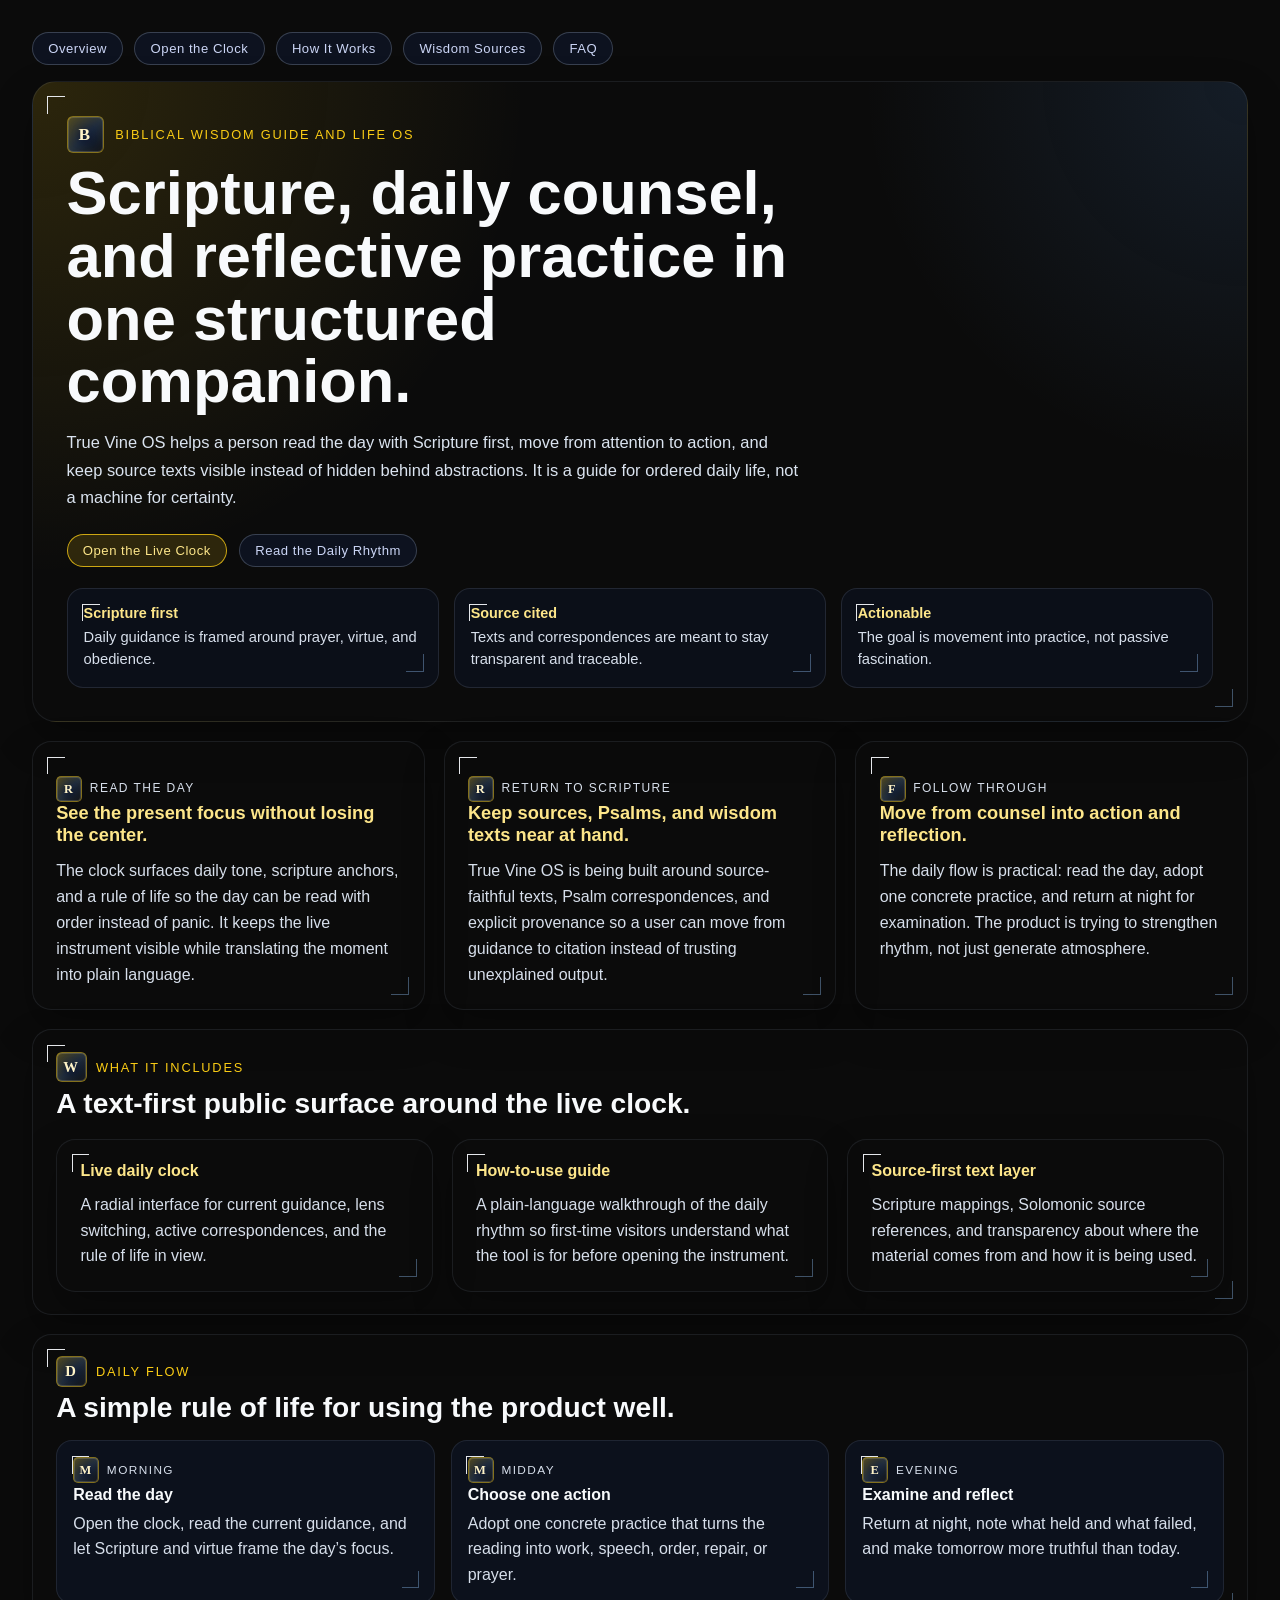
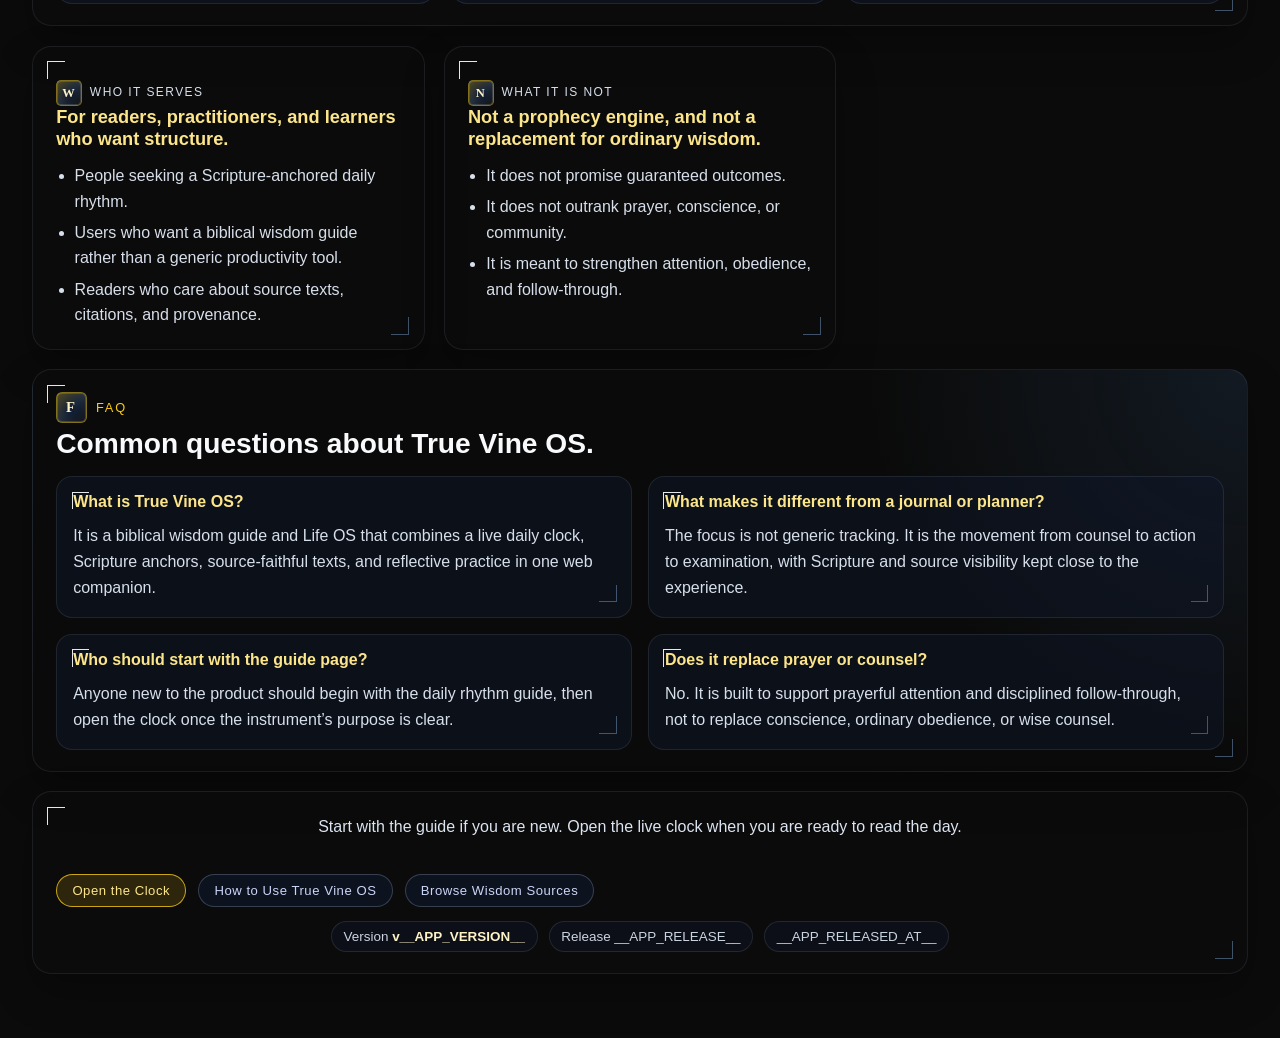
==== commit 5c911e16: "Extend scriptorium styling across public pages" ====
--- a/web/index.html
+++ b/web/index.html
@@ -32,7 +32,7 @@
       gtag("config", "G-138HFD1QQP");
     </script>
     <link rel="icon" href='data:image/svg+xml;utf8,<svg xmlns="http://www.w3.org/2000/svg" viewBox="0 0 64 64"><rect width="64" height="64" rx="12" fill="%23020617"/><circle cx="32" cy="32" r="20" fill="none" stroke="%23facc15" stroke-width="4"/><circle cx="32" cy="32" r="6" fill="%23facc15"/></svg>' />
-    <link rel="stylesheet" href="/web/style.css?v=20260317-seo1" />
+    <link rel="stylesheet" href="/web/style.css?v=20260427-ornament2" />
     <script type="application/ld+json">
       {
         "@context": "https://schema.org",
@@ -95,7 +95,7 @@
       </nav>
 
       <header class="home-hero">
-        <p class="home-kicker">Biblical Wisdom Guide and Life OS</p>
+        <p class="home-kicker scriptorium-label scriptorium-label--hero" data-initial="B">Biblical Wisdom Guide and Life OS</p>
         <h1 class="home-title">Scripture, daily counsel, and reflective practice in one structured companion.</h1>
         <p class="home-intro">
           True Vine OS helps a person read the day with Scripture first, move from attention to action,
@@ -115,7 +115,7 @@
 
       <section class="home-grid" aria-label="Core value">
         <article class="home-card">
-          <p class="home-eyebrow">Read the day</p>
+          <p class="home-eyebrow scriptorium-label scriptorium-label--compact" data-initial="R">Read the day</p>
           <h2>See the present focus without losing the center.</h2>
           <p>
             The clock surfaces daily tone, scripture anchors, and a rule of life so the day can be read
@@ -124,7 +124,7 @@
           </p>
         </article>
         <article class="home-card">
-          <p class="home-eyebrow">Return to Scripture</p>
+          <p class="home-eyebrow scriptorium-label scriptorium-label--compact" data-initial="R">Return to Scripture</p>
           <h2>Keep sources, Psalms, and wisdom texts near at hand.</h2>
           <p>
             True Vine OS is being built around source-faithful texts, Psalm correspondences, and explicit
@@ -132,7 +132,7 @@
           </p>
         </article>
         <article class="home-card">
-          <p class="home-eyebrow">Follow through</p>
+          <p class="home-eyebrow scriptorium-label scriptorium-label--compact" data-initial="F">Follow through</p>
           <h2>Move from counsel into action and reflection.</h2>
           <p>
             The daily flow is practical: read the day, adopt one concrete practice, and return at night for
@@ -143,7 +143,7 @@
 
       <section class="home-section">
         <div class="home-section-top">
-          <p class="home-kicker">What It Includes</p>
+          <p class="home-kicker scriptorium-label" data-initial="W">What It Includes</p>
           <h2 class="home-section-title">A text-first public surface around the live clock.</h2>
         </div>
         <div class="home-grid">
@@ -173,22 +173,22 @@
 
       <section class="home-section">
         <div class="home-section-top">
-          <p class="home-kicker">Daily Flow</p>
+          <p class="home-kicker scriptorium-label" data-initial="D">Daily Flow</p>
           <h2 class="home-section-title">A simple rule of life for using the product well.</h2>
         </div>
         <div class="home-flow">
           <article class="home-step">
-            <p class="home-step-label">Morning</p>
+            <p class="home-step-label scriptorium-label scriptorium-label--compact" data-initial="M">Morning</p>
             <h3>Read the day</h3>
             <p>Open the clock, read the current guidance, and let Scripture and virtue frame the day’s focus.</p>
           </article>
           <article class="home-step">
-            <p class="home-step-label">Midday</p>
+            <p class="home-step-label scriptorium-label scriptorium-label--compact" data-initial="M">Midday</p>
             <h3>Choose one action</h3>
             <p>Adopt one concrete practice that turns the reading into work, speech, order, repair, or prayer.</p>
           </article>
           <article class="home-step">
-            <p class="home-step-label">Evening</p>
+            <p class="home-step-label scriptorium-label scriptorium-label--compact" data-initial="E">Evening</p>
             <h3>Examine and reflect</h3>
             <p>Return at night, note what held and what failed, and make tomorrow more truthful than today.</p>
           </article>
@@ -197,7 +197,7 @@
 
       <section class="home-grid" aria-label="Audience and positioning">
         <article class="home-card">
-          <p class="home-eyebrow">Who it serves</p>
+          <p class="home-eyebrow scriptorium-label scriptorium-label--compact" data-initial="W">Who it serves</p>
           <h2>For readers, practitioners, and learners who want structure.</h2>
           <ul class="home-list">
             <li>People seeking a Scripture-anchored daily rhythm.</li>
@@ -206,7 +206,7 @@
           </ul>
         </article>
         <article class="home-card">
-          <p class="home-eyebrow">What it is not</p>
+          <p class="home-eyebrow scriptorium-label scriptorium-label--compact" data-initial="N">What it is not</p>
           <h2>Not a prophecy engine, and not a replacement for ordinary wisdom.</h2>
           <ul class="home-list">
             <li>It does not promise guaranteed outcomes.</li>
@@ -218,7 +218,7 @@
 
       <section class="home-section home-section--faq" id="faq">
         <div class="home-section-top">
-          <p class="home-kicker">FAQ</p>
+          <p class="home-kicker scriptorium-label" data-initial="F">FAQ</p>
           <h2 class="home-section-title">Common questions about True Vine OS.</h2>
         </div>
         <div class="home-faq-list">
--- a/web/style.css
+++ b/web/style.css
@@ -1,5 +1,8 @@
 :root {
   color-scheme: dark;
+  --scripture-serif: Georgia, "Times New Roman", serif;
+  --scripture-initial-font: "Times New Roman", Georgia, serif;
+  --scripture-initial-frame-url: url("/asset-library/scriptorium-initials/v1/frame-gold.svg");
 }
 
 body {
@@ -431,6 +434,29 @@
   color: #fde68a;
 }
 
+.player-icon-button {
+  display: inline-grid;
+  place-items: center;
+  width: 2.35rem;
+  min-width: 2.35rem;
+  height: 2.35rem;
+  padding: 0;
+  line-height: 1;
+}
+
+.player-button-icon {
+  display: block;
+  font-size: 0.86rem;
+  line-height: 1;
+  transform: translateX(0.035rem);
+}
+
+.scripture-reader-stop .player-button-icon,
+.bundle-stop .player-button-icon {
+  font-size: 0.72rem;
+  transform: none;
+}
+
 .action-copy {
   border-color: rgba(100, 116, 139, 0.3);
   background: rgba(15, 23, 42, 0.52);
@@ -550,6 +576,134 @@
   white-space: pre-wrap;
   max-height: 24rem;
   overflow: auto;
+}
+
+.scripture-illumination {
+  font-family: var(--scripture-serif);
+  letter-spacing: 0.01em;
+}
+
+.scripture-illumination.has-illuminated-initial::after {
+  content: "";
+  display: block;
+  clear: both;
+}
+
+.illuminated-initial {
+  --initial-size: 3.2rem;
+  position: relative;
+  float: left;
+  display: inline-flex;
+  align-items: center;
+  justify-content: center;
+  width: var(--initial-size);
+  height: var(--initial-size);
+  margin: 0.12rem 0.72rem 0.12rem 0;
+  border: 1px solid rgba(250, 204, 21, 0.58);
+  border-radius: 0.24rem;
+  background-image:
+    var(--scripture-initial-frame-url),
+    linear-gradient(135deg, rgba(250, 204, 21, 0.2), rgba(96, 165, 250, 0.1) 48%, rgba(2, 6, 23, 0.84));
+  background-color: rgba(15, 23, 42, 0.88);
+  background-repeat: no-repeat, no-repeat;
+  background-position: center, center;
+  background-size: cover, cover;
+  box-shadow:
+    inset 0 0 0 1px rgba(254, 243, 199, 0.18),
+    inset 0 0 18px rgba(250, 204, 21, 0.12),
+    0 10px 24px rgba(2, 6, 23, 0.32);
+  color: #fef3c7;
+  font-family: var(--scripture-initial-font);
+  font-size: calc(var(--initial-size) * 0.6);
+  font-weight: 700;
+  line-height: 1;
+  text-shadow: 0 2px 8px rgba(2, 6, 23, 0.6);
+}
+
+.illuminated-initial::before,
+.illuminated-initial::after {
+  content: "";
+  position: absolute;
+  width: 0.58rem;
+  height: 0.58rem;
+  border-color: rgba(147, 197, 253, 0.5);
+  pointer-events: none;
+}
+
+.illuminated-initial::before {
+  top: 0.28rem;
+  left: 0.28rem;
+  border-top: 1px solid;
+  border-left: 1px solid;
+}
+
+.illuminated-initial::after {
+  right: 0.28rem;
+  bottom: 0.28rem;
+  border-right: 1px solid;
+  border-bottom: 1px solid;
+}
+
+.scripture-illumination--compact .illuminated-initial {
+  --initial-size: 2.35rem;
+  margin: 0.08rem 0.56rem 0.08rem 0;
+  border-color: rgba(250, 204, 21, 0.42);
+}
+
+.scriptorium-label {
+  display: inline-flex;
+  align-items: center;
+  gap: 0.58rem;
+  max-width: 100%;
+}
+
+.scriptorium-label::before {
+  content: attr(data-initial);
+  flex: 0 0 auto;
+  display: inline-flex;
+  align-items: center;
+  justify-content: center;
+  width: 1.78rem;
+  height: 1.78rem;
+  border: 1px solid rgba(250, 204, 21, 0.5);
+  border-radius: 0.38rem;
+  background-image:
+    var(--scripture-initial-frame-url),
+    linear-gradient(135deg, rgba(250, 204, 21, 0.24), rgba(96, 165, 250, 0.12) 52%, rgba(2, 6, 23, 0.86));
+  background-color: rgba(15, 23, 42, 0.88);
+  background-repeat: no-repeat, no-repeat;
+  background-position: center, center;
+  background-size: cover, cover;
+  box-shadow:
+    inset 0 0 0 1px rgba(254, 243, 199, 0.16),
+    inset 0 0 14px rgba(250, 204, 21, 0.1);
+  color: #fef3c7;
+  font-family: var(--scripture-initial-font);
+  font-size: 0.92rem;
+  font-weight: 700;
+  line-height: 1;
+  text-shadow: 0 2px 6px rgba(2, 6, 23, 0.56);
+}
+
+.scriptorium-label--hero {
+  gap: 0.72rem;
+}
+
+.scriptorium-label--hero::before {
+  width: 2.2rem;
+  height: 2.2rem;
+  font-size: 1.08rem;
+}
+
+.scriptorium-label--compact {
+  gap: 0.48rem;
+}
+
+.scriptorium-label--compact::before {
+  width: 1.5rem;
+  height: 1.5rem;
+  border-radius: 0.32rem;
+  font-size: 0.78rem;
 }
 
 .scripture-reader-text.loading {
@@ -2216,6 +2370,111 @@
   border-radius: 1.2rem;
 }
 
+.home-hero,
+.home-card,
+.home-section,
+.home-footer,
+.home-metrics li,
+.home-step,
+.home-faq-item,
+.guide-hero,
+.guide-panel,
+.guide-card,
+.guide-step,
+.study-anchor-text,
+.study-expanded-text,
+.study-crossref-item,
+.wisdom-source-card,
+.wisdom-starter-list li {
+  position: relative;
+  overflow: hidden;
+  isolation: isolate;
+}
+
+.home-hero::before,
+.home-hero::after,
+.home-card::before,
+.home-card::after,
+.home-section::before,
+.home-section::after,
+.home-footer::before,
+.home-footer::after,
+.home-metrics li::before,
+.home-metrics li::after,
+.home-step::before,
+.home-step::after,
+.home-faq-item::before,
+.home-faq-item::after,
+.guide-hero::before,
+.guide-hero::after,
+.guide-panel::before,
+.guide-panel::after,
+.guide-card::before,
+.guide-card::after,
+.guide-step::before,
+.guide-step::after,
+.study-anchor-text::before,
+.study-anchor-text::after,
+.study-expanded-text::before,
+.study-expanded-text::after,
+.study-crossref-item::before,
+.study-crossref-item::after,
+.wisdom-source-card::before,
+.wisdom-source-card::after,
+.wisdom-starter-list li::before,
+.wisdom-starter-list li::after {
+  content: "";
+  position: absolute;
+  width: 1.05rem;
+  height: 1.05rem;
+  border-color: rgba(250, 204, 21, 0.38);
+  pointer-events: none;
+}
+
+.home-hero::before,
+.home-card::before,
+.home-section::before,
+.home-footer::before,
+.home-metrics li::before,
+.home-step::before,
+.home-faq-item::before,
+.guide-hero::before,
+.guide-panel::before,
+.guide-card::before,
+.guide-step::before,
+.study-anchor-text::before,
+.study-expanded-text::before,
+.study-crossref-item::before,
+.wisdom-source-card::before,
+.wisdom-starter-list li::before {
+  top: 0.9rem;
+  left: 0.9rem;
+  border-top: 1px solid;
+  border-left: 1px solid;
+}
+
+.home-hero::after,
+.home-card::after,
+.home-section::after,
+.home-footer::after,
+.home-metrics li::after,
+.home-step::after,
+.home-faq-item::after,
+.guide-hero::after,
+.guide-panel::after,
+.guide-card::after,
+.guide-step::after,
+.study-anchor-text::after,
+.study-expanded-text::after,
+.study-crossref-item::after,
+.wisdom-source-card::after,
+.wisdom-starter-list li::after {
+  right: 0.9rem;
+  bottom: 0.9rem;
+  border-right: 1px solid rgba(147, 197, 253, 0.38);
+  border-bottom: 1px solid rgba(147, 197, 253, 0.38);
+}
+
 .home-card,
 .home-section,
 .home-footer {
@@ -2643,6 +2902,42 @@
   gap: 0.65rem;
 }
 
+.study-crossref-list {
+  display: grid;
+  gap: 0.75rem;
+  margin: 0;
+  padding: 0;
+  list-style: none;
+}
+
+.study-crossref-item {
+  display: grid;
+  gap: 0.55rem;
+  padding: 0.9rem 1rem;
+  border-radius: 0.95rem;
+  border: 1px solid rgba(148, 163, 184, 0.16);
+  background: rgba(15, 23, 42, 0.48);
+}
+
+.study-crossref-header {
+  display: flex;
+  align-items: flex-start;
+  justify-content: space-between;
+  gap: 0.75rem;
+}
+
+.study-crossref-title {
+  margin: 0;
+  color: #f8fafc;
+  font-weight: 600;
+}
+
+.study-crossref-note {
+  margin: 0;
+  color: #d7dfeb;
+  line-height: 1.6;
+}
+
 .study-theme-list {
   display: flex;
   flex-wrap: wrap;
@@ -2676,14 +2971,18 @@
 }
 
 .study-why-card,
-.study-discuss-card {
+.study-discuss-card,
+.study-practice-card {
   display: grid;
   gap: 0.75rem;
 }
 
 .study-why-text,
 .study-context-note,
-.study-discuss-text {
+.study-discuss-text,
+.study-practice-text,
+.study-reflection-text,
+.study-carry-prompt-text {
   margin: 0;
   color: #d7dfeb;
   line-height: 1.65;
@@ -3440,10 +3739,14 @@
 .bundle-stop {
   appearance: none;
   border-radius: 999px;
-  padding: 0.36rem 0.8rem;
+  display: inline-grid;
+  place-items: center;
+  width: 2rem;
+  min-width: 2rem;
+  height: 2rem;
+  padding: 0;
   font-size: 0.72rem;
-  letter-spacing: 0.05em;
-  text-transform: uppercase;
+  line-height: 1;
   cursor: pointer;
   transition: border-color 150ms ease, color 150ms ease, background 150ms ease, opacity 150ms ease;
 }
@@ -3454,7 +3757,7 @@
   color: #bfdbfe;
 }
 
-.bundle-listen:hover,
+.bundle-listen:hover:not(:disabled),
 .bundle-listen:focus-visible {
   border-color: rgba(96, 165, 250, 0.54);
   color: #eff6ff;
@@ -3468,7 +3771,7 @@
   color: #cbd5f5;
 }
 
-.bundle-stop:hover,
+.bundle-stop:hover:not(:disabled),
 .bundle-stop:focus-visible {
   border-color: rgba(148, 163, 184, 0.48);
   color: #f8fafc;
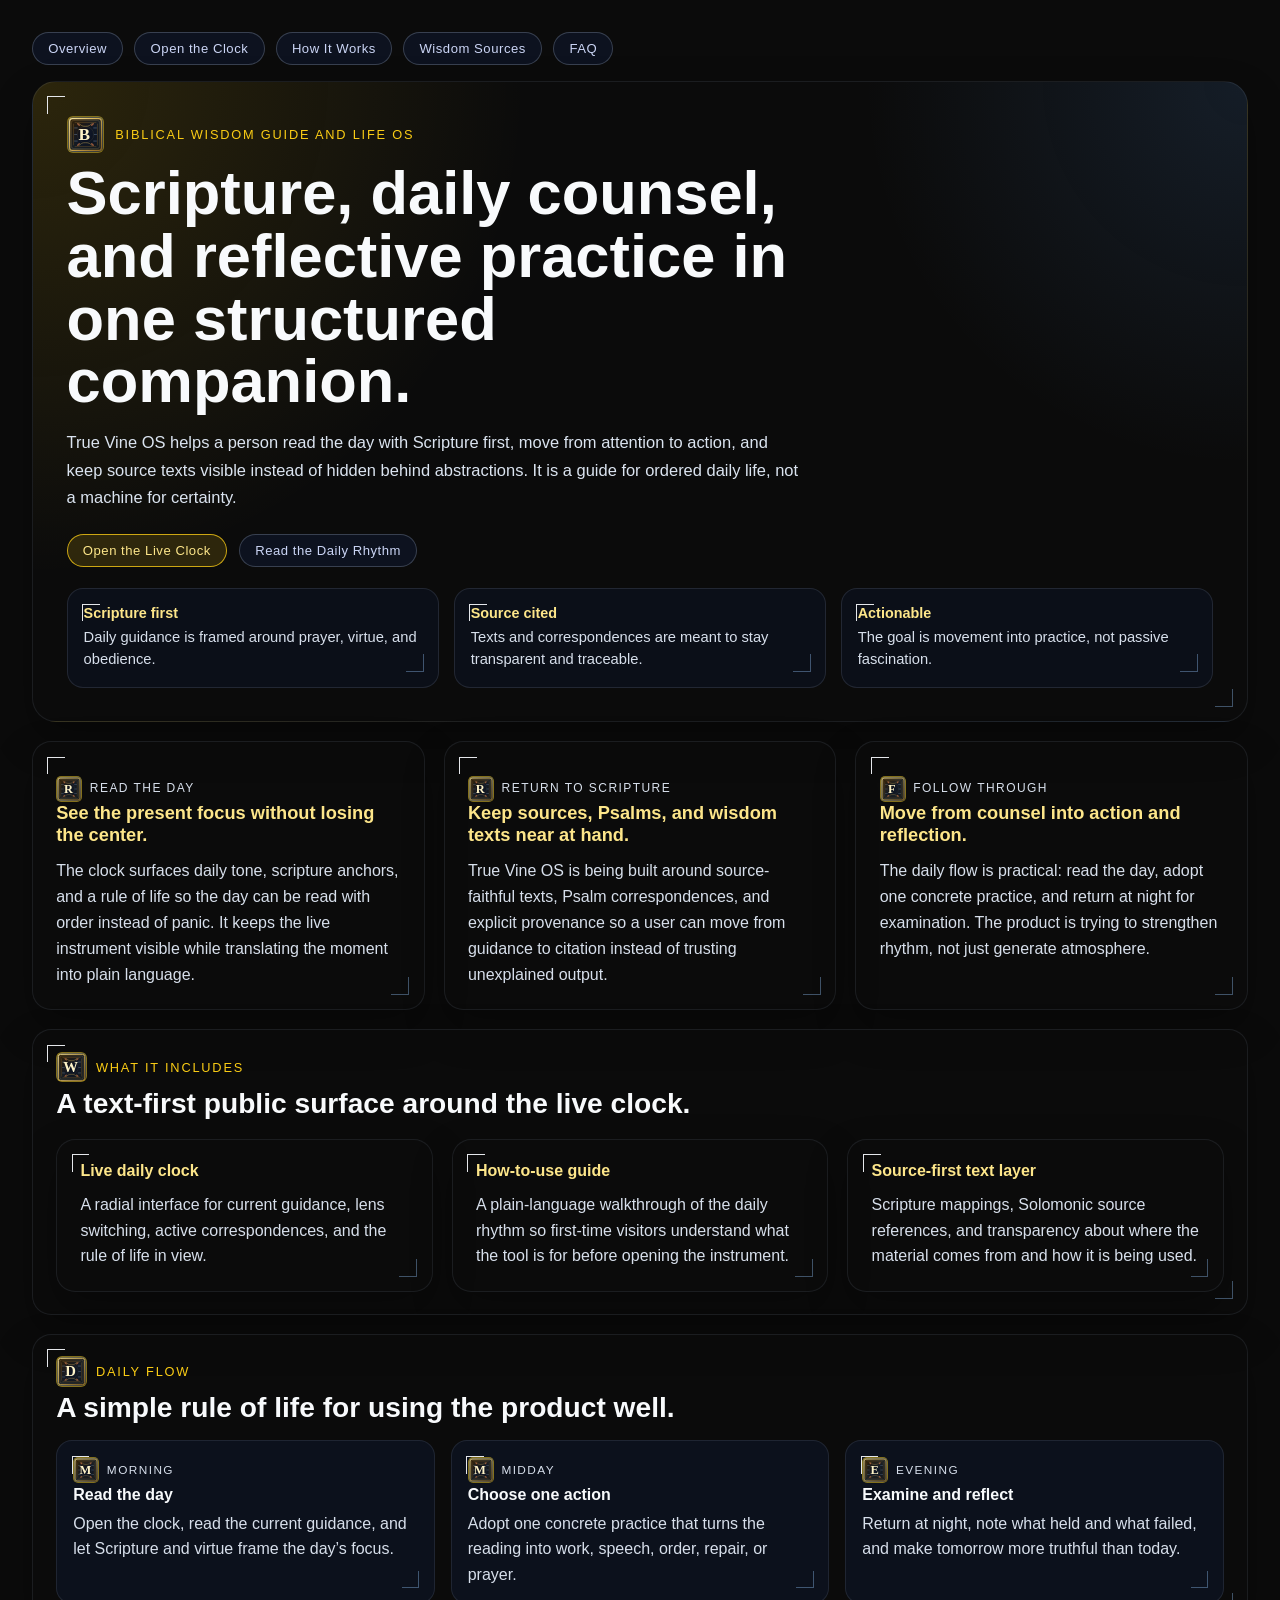
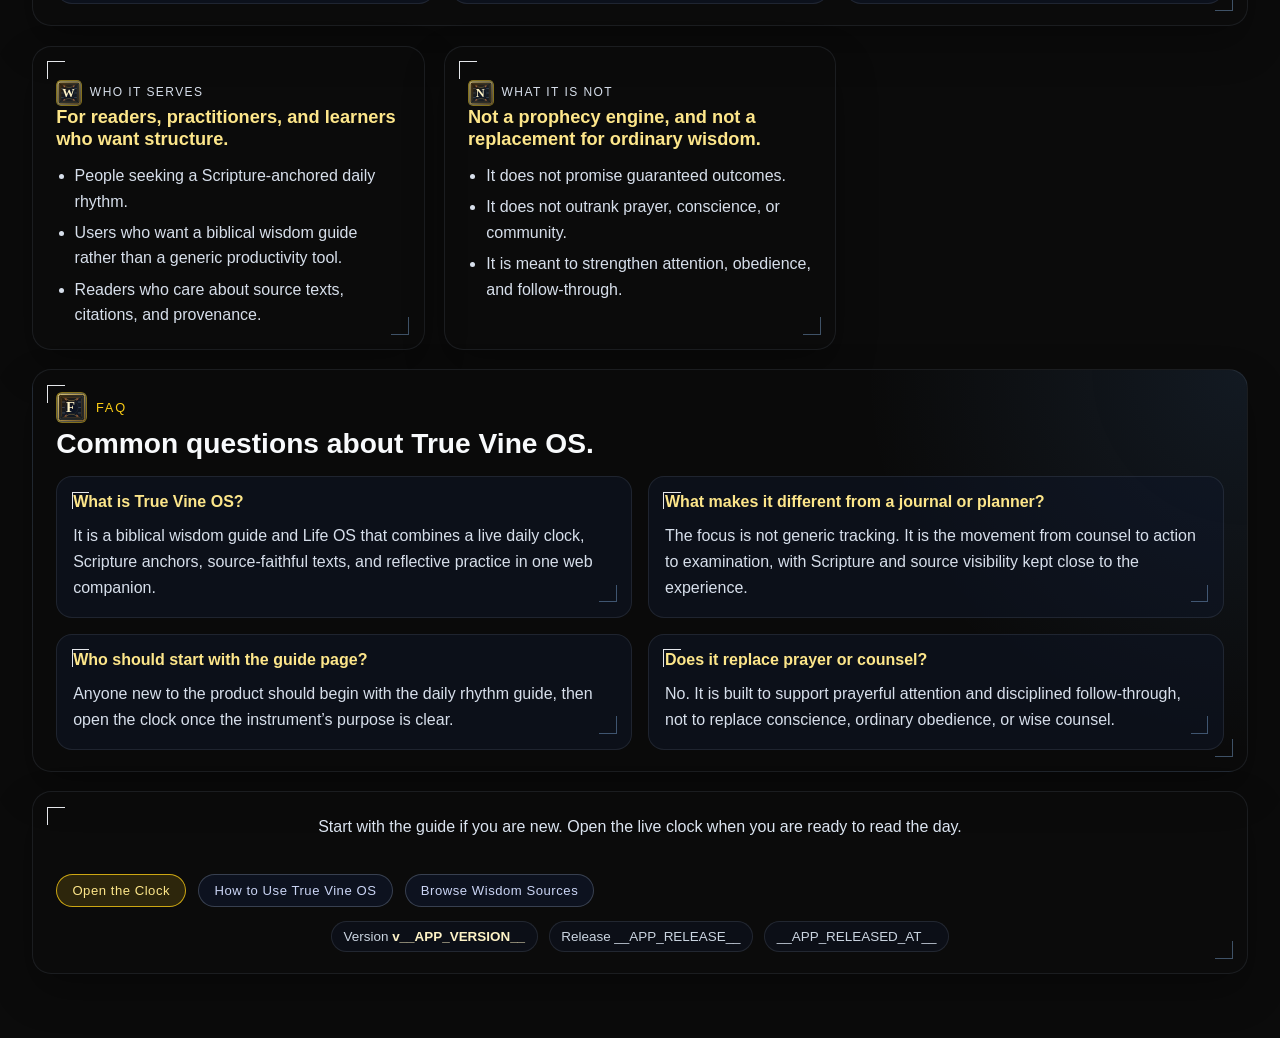
==== commit 05e30b8e: "Ship scriptorium frame asset in the web bundle" ====
--- a/web/index.html
+++ b/web/index.html
@@ -32,7 +32,7 @@
       gtag("config", "G-138HFD1QQP");
     </script>
     <link rel="icon" href='data:image/svg+xml;utf8,<svg xmlns="http://www.w3.org/2000/svg" viewBox="0 0 64 64"><rect width="64" height="64" rx="12" fill="%23020617"/><circle cx="32" cy="32" r="20" fill="none" stroke="%23facc15" stroke-width="4"/><circle cx="32" cy="32" r="6" fill="%23facc15"/></svg>' />
-    <link rel="stylesheet" href="/web/style.css?v=20260427-ornament2" />
+    <link rel="stylesheet" href="/web/style.css?v=20260429-ornament3" />
     <script type="application/ld+json">
       {
         "@context": "https://schema.org",
--- a/web/style.css
+++ b/web/style.css
@@ -2,7 +2,7 @@
   color-scheme: dark;
   --scripture-serif: Georgia, "Times New Roman", serif;
   --scripture-initial-font: "Times New Roman", Georgia, serif;
-  --scripture-initial-frame-url: url("/asset-library/scriptorium-initials/v1/frame-gold.svg");
+  --scripture-initial-frame-url: url("/web/assets/scriptorium-initials/v1/frame-gold.svg");
 }
 
 body {
